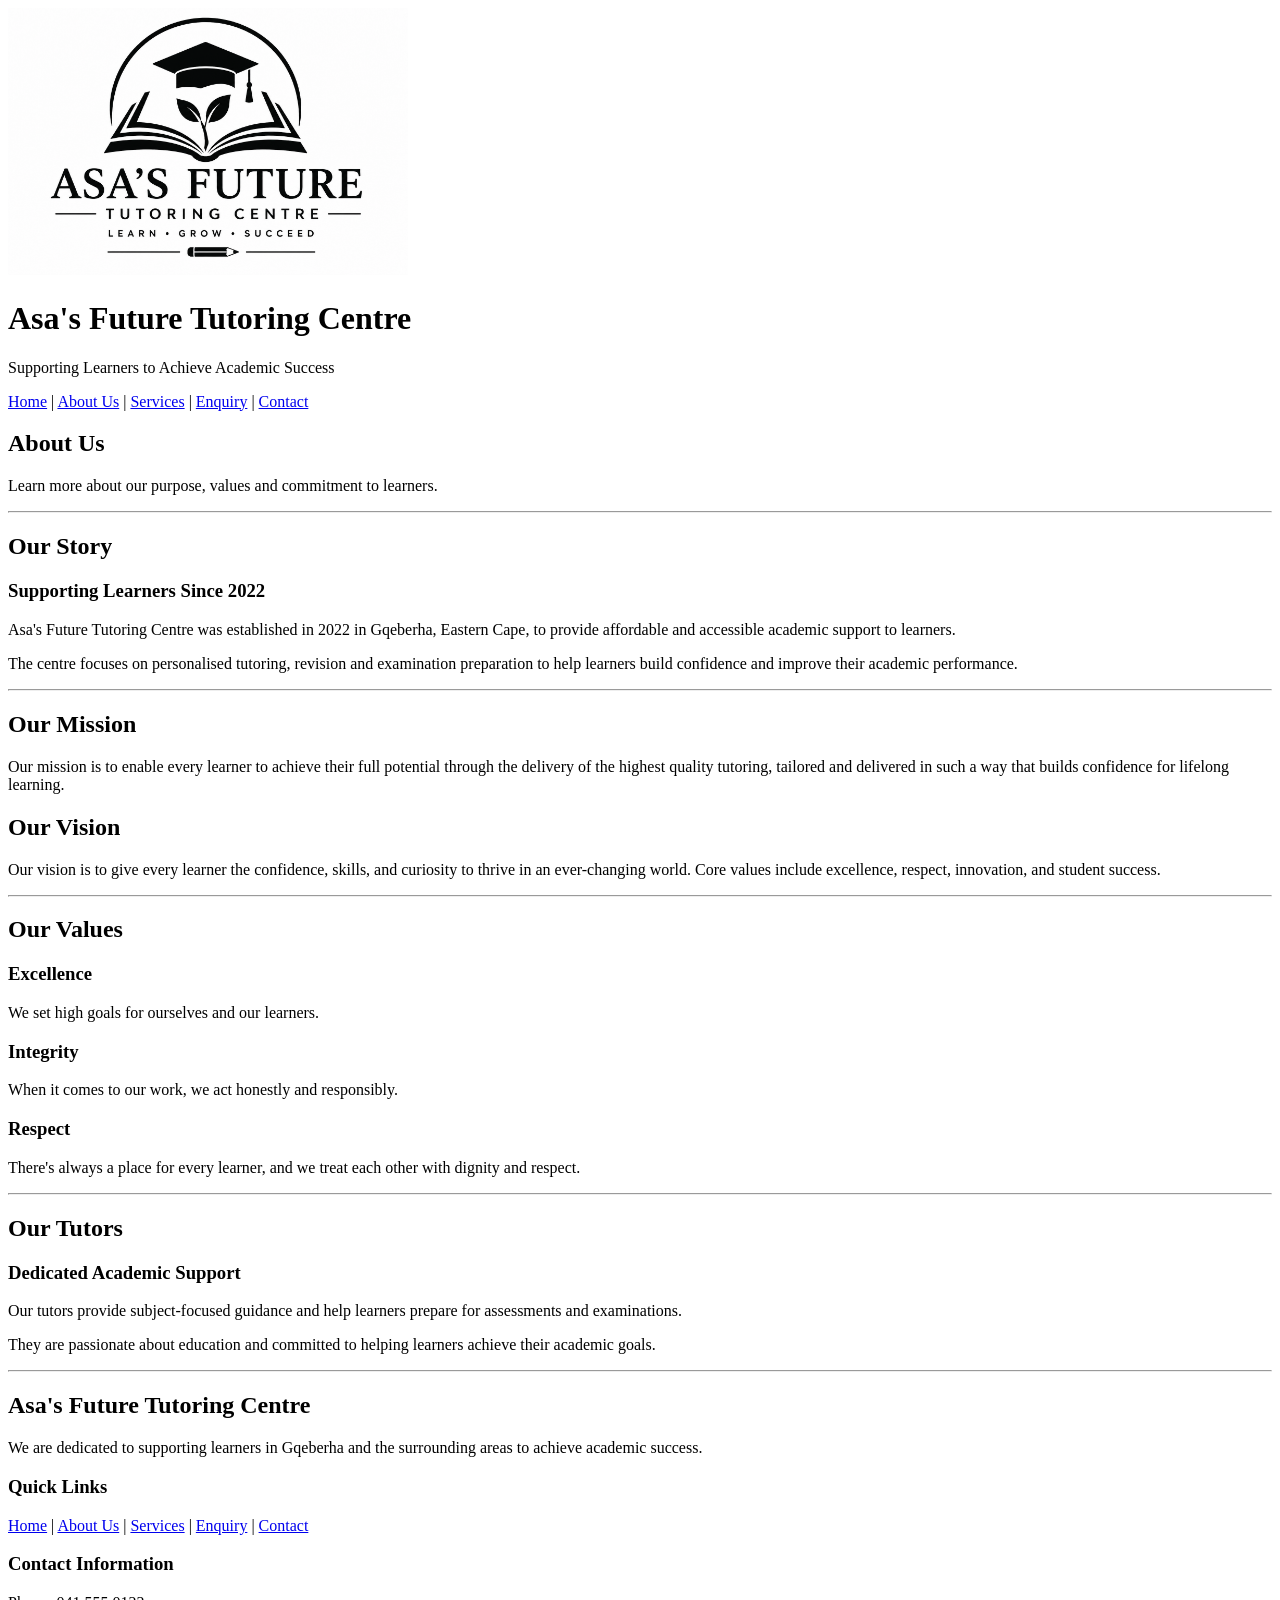
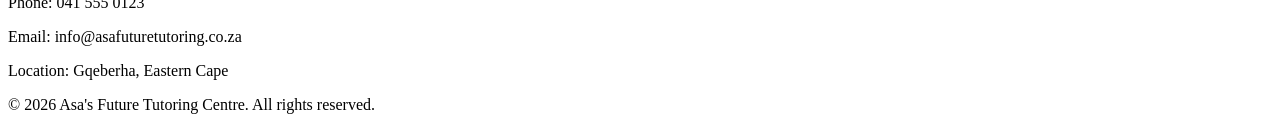
==== pages/about.html @ d802c537 "Fixed file paths" ====
<!DOCTYPE html>
<html lang="en">

<head>
    <meta charset="UTF-8">
    <meta name="viewport" content="width=device-width, initial-scale=1.0">
    <meta name="description" content="About Asa's Future Tutoring Centre">
    <title>About Us | Asa's Future Tutoring Centre</title>
</head>

<body>

    <header>
<!--   -->

    <img src="../assets/assets/asa-future-tutoring-logo.png"
         alt="Asa's Future Tutoring Centre logo"
         width="400">

    <h1>Asa's Future Tutoring Centre</h1>

    <p>Supporting Learners to Achieve Academic Success</p>

    <nav>
        <a href="../index.html">Home</a> |
        <a href="./about.html">About Us</a> |
        <a href="./services.html">Services</a> |
        <a href="./enquiry.html">Enquiry</a> |
        <a href="./contact.html">Contact</a>
    </nav>

    </header>

    <main>

        <section>
            <h2>About Us</h2>

            <p>
                Learn more about our purpose, values and commitment to learners.
            </p>
        </section>

        <hr>

        <section>
            <h2>Our Story</h2>

            <h3>Supporting Learners Since 2022</h3>

            <p>
                Asa's Future Tutoring Centre was established in 2022 in
                Gqeberha, Eastern Cape, to provide affordable and accessible
                academic support to learners.
            </p>

            <p>
                The centre focuses on personalised tutoring, revision and
                examination preparation to help learners build confidence
                and improve their academic performance.
            </p>
        </section>

        <hr>

        <section>
            <h2>Our Mission</h2>

            <p>
                Our mission is to enable every learner to achieve their full
                potential through the delivery of the highest quality tutoring,
                tailored and delivered in such a way that builds confidence
                for lifelong learning.
            </p>

            <h2>Our Vision</h2>

            <p>
                Our vision is to give every learner the confidence, skills,
                and curiosity to thrive in an ever-changing world.
                Core values include excellence, respect, innovation,
                and student success.
            </p>
        </section>

        <hr>

        <section>
            <h2>Our Values</h2>

            <h3>Excellence</h3>

            <p>
                We set high goals for ourselves and our learners.
            </p>

            <h3>Integrity</h3>

            <p>
                When it comes to our work, we act honestly and responsibly.
            </p>

            <h3>Respect</h3>

            <p>
                There's always a place for every learner, and we treat each
                other with dignity and respect.
            </p>
        </section>

        <hr>

        <section>
            <h2>Our Tutors</h2>

            <h3>Dedicated Academic Support</h3>

            <p>
                Our tutors provide subject-focused guidance and help learners
                prepare for assessments and examinations.
            </p>

            <p>
                They are passionate about education and committed to helping
                learners achieve their academic goals.
            </p>
        </section>

    </main>

    <hr>

    <footer>

        <h2>Asa's Future Tutoring Centre</h2>

        <p>
            We are dedicated to supporting learners in Gqeberha and the
            surrounding areas to achieve academic success.
        </p>

        <h3>Quick Links</h3>

        <a href="../index.html">Home</a> |
        <a href="./about.html">About Us</a> |
        <a href="./services.html">Services</a> |
        <a href="./enquiry.html">Enquiry</a> |
        <a href="./contact.html">Contact</a>

        <h3>Contact Information</h3>

        <p>Phone: 041 555 0123</p>
        <p>Email: info@asafuturetutoring.co.za</p>
        <p>Location: Gqeberha, Eastern Cape</p>

        <p>
            &copy; 2026 Asa's Future Tutoring Centre.
            All rights reserved.
        </p>

    </footer>

</body>

</html>
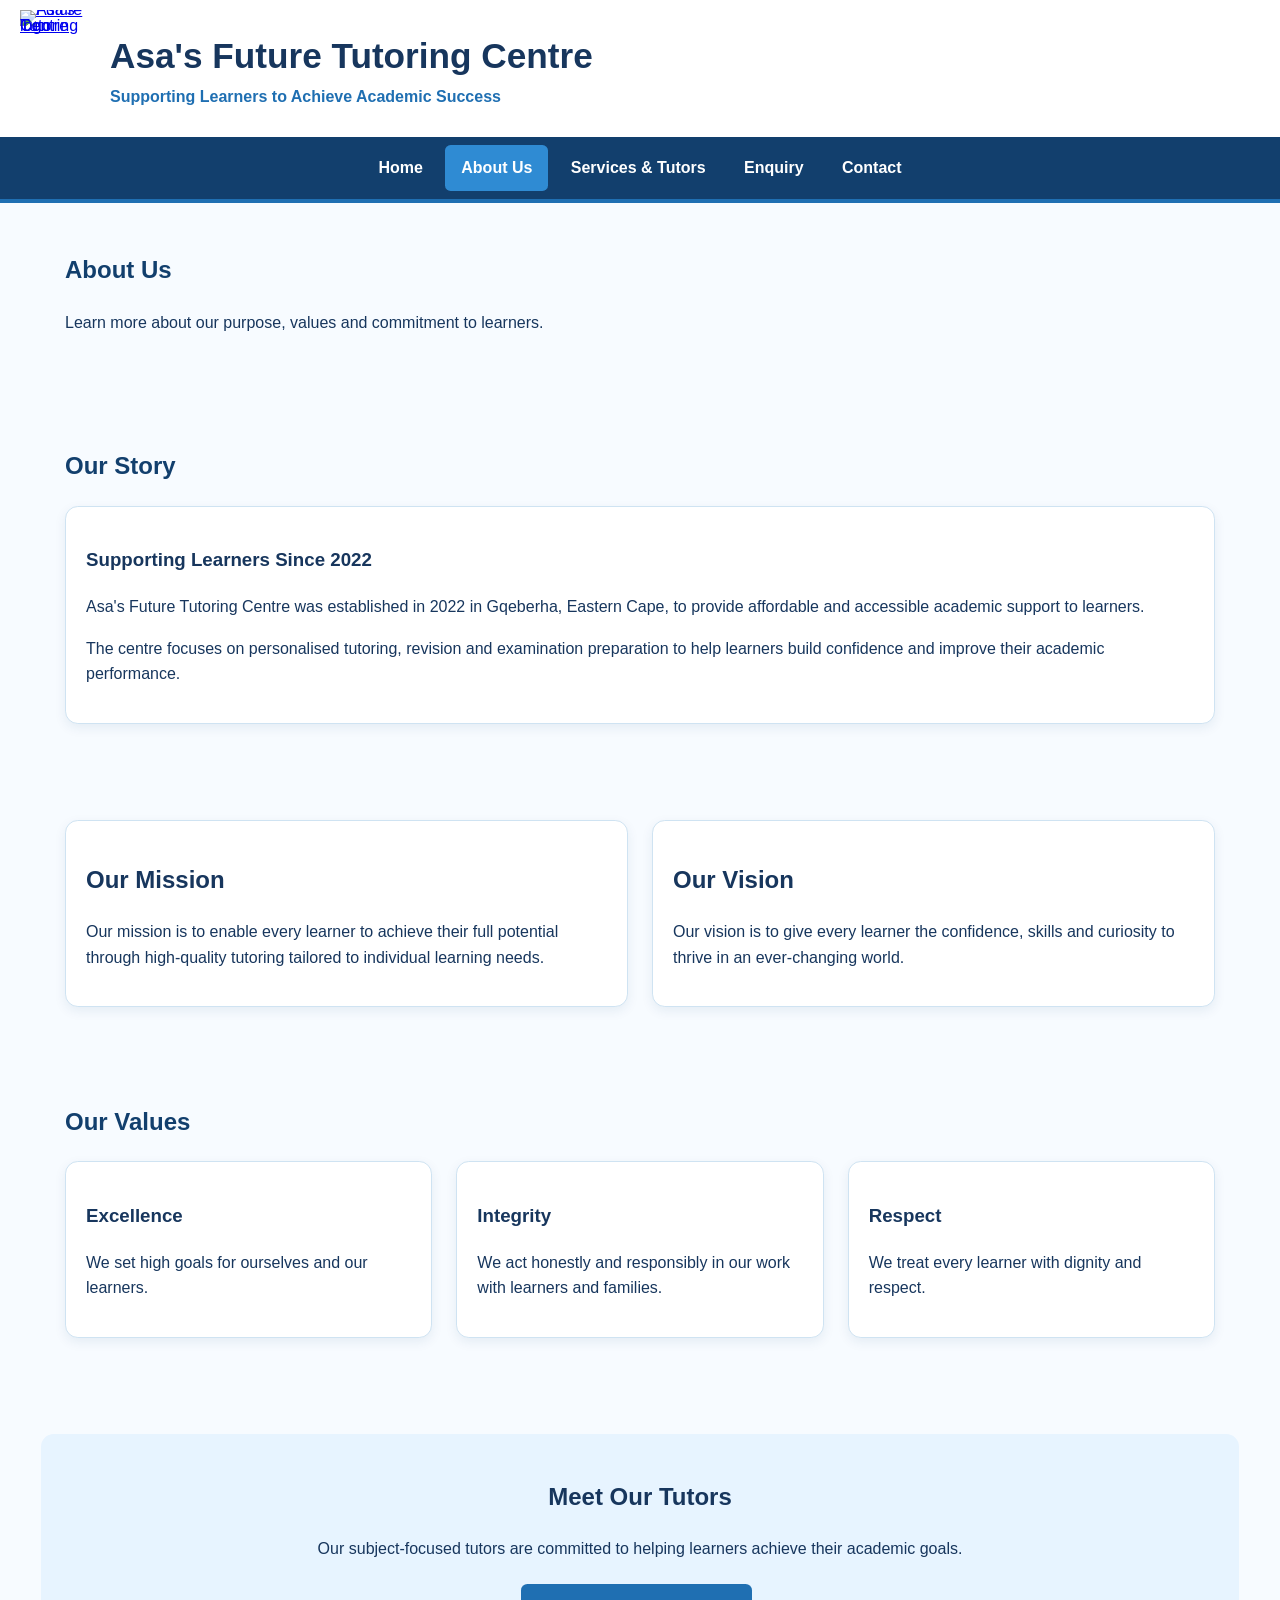
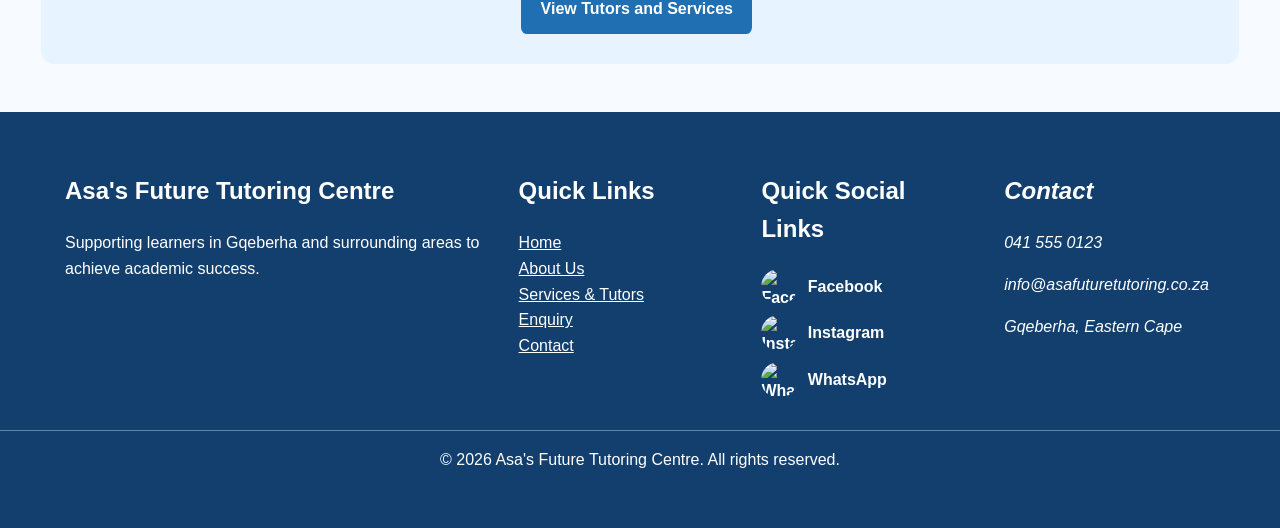
==== commit d357b193: "Updated about.html page" ====
--- a/pages/about.html
+++ b/pages/about.html
@@ -1,165 +1,174 @@
+<!-- HTML5 document declaration tells the browser which HTML standard is being used. -->
 <!DOCTYPE html>
+<!-- The html element contains the complete webpage and declares English as the page language. -->
 <html lang="en">
-
+<!-- The head contains page settings, metadata and the link to the shared CSS file. -->
 <head>
+    <!-- Define the document character set. -->
     <meta charset="UTF-8">
+    <!-- Make the layout responsive on phones and tablets. -->
     <meta name="viewport" content="width=device-width, initial-scale=1.0">
-    <meta name="description" content="About Asa's Future Tutoring Centre">
+    <!-- Describe the purpose of the page. -->
+    <meta name="description" content="Learn about Asa's Future Tutoring Centre, its mission, vision, values and tutors.">
+    <!-- Set the browser tab title. -->
     <title>About Us | Asa's Future Tutoring Centre</title>
+    <!-- Link this page to the shared external CSS stylesheet. -->
+    <link rel="stylesheet" href="../css/style.css">
+    <!-- End of the page metadata and stylesheet section. -->
 </head>
-
+<!-- The body contains all visible content displayed to website visitors. -->
 <body>
-
-    <header>
-<!--   -->
-
-    <img src="../assets/assets/asa-future-tutoring-logo.png"
-         alt="Asa's Future Tutoring Centre logo"
-         width="400">
-
-    <h1>Asa's Future Tutoring Centre</h1>
-
-    <p>Supporting Learners to Achieve Academic Success</p>
-
-    <nav>
-        <a href="../index.html">Home</a> |
-        <a href="./about.html">About Us</a> |
-        <a href="./services.html">Services</a> |
-        <a href="./enquiry.html">Enquiry</a> |
-        <a href="./contact.html">Contact</a>
-    </nav>
-
+    <!-- The header contains branding and site-wide navigation. -->
+    <header class="site-header">
+        <div class="container header-inner">
+            <!-- The logo is positioned in the top corner of the header and links back to Home. -->
+            <div class="branding">
+                <a class="corner-logo-link" href="../index.html" aria-label="Asa's Future Tutoring Centre Home">
+                    <img class="site-logo" src="../assets/asa-future-tutoring-logo.png" alt="Asa's Future Tutoring Centre logo">
+                </a>
+                <h1>Asa's Future Tutoring Centre</h1>
+                <p>Supporting Learners to Achieve Academic Success</p>
+            </div>
+        </div>
+        <!-- The navigation links to the main website sections. -->
+        <nav class="site-nav" aria-label="Main navigation">
+            <!-- The hidden checkbox controls the mobile hamburger menu without requiring JavaScript. -->
+            <input type="checkbox" id="menu-toggle" class="menu-toggle" aria-label="Open or close navigation menu">
+            <!-- The label becomes the three-line hamburger button on smaller screens. -->
+            <label for="menu-toggle" class="hamburger" aria-label="Toggle navigation menu">
+                <span></span>
+                <span></span>
+                <span></span>
+            </label>
+            <!-- The navigation list remains visible on larger screens and opens from the hamburger on mobile. -->
+            <div class="container nav-container">
+                <ul>
+                    <li><a href="../index.html">Home</a></li>
+                    <li><a href="about.html" aria-current="page">About Us</a></li>
+                    <li><a href="services.html">Services &amp; Tutors</a></li>
+                    <li><a href="enquiry.html">Enquiry</a></li>
+                    <li><a href="contact.html">Contact</a></li>
+                </ul>
+            </div>
+        <!-- On small screens, the hamburger control above shows or hides this navigation list. -->
+        </nav>
     </header>
 
+    <!-- The main element contains the unique information about the organisation. -->
     <main>
-
-        <section>
-            <h2>About Us</h2>
-
-            <p>
-                Learn more about our purpose, values and commitment to learners.
-            </p>
+        <!-- The introductory section establishes the page topic. -->
+        <section class="section">
+            <div class="container">
+                <h2 class="section-heading">About Us</h2>
+                <p>Learn more about our purpose, values and commitment to learners.</p>
+            </div>
         </section>
 
-        <hr>
-
-        <section>
-            <h2>Our Story</h2>
-
-            <h3>Supporting Learners Since 2022</h3>
-
-            <p>
-                Asa's Future Tutoring Centre was established in 2022 in
-                Gqeberha, Eastern Cape, to provide affordable and accessible
-                academic support to learners.
-            </p>
-
-            <p>
-                The centre focuses on personalised tutoring, revision and
-                examination preparation to help learners build confidence
-                and improve their academic performance.
-            </p>
+        <!-- The story section explains the background of the fictional organisation. -->
+        <section class="section">
+            <div class="container">
+                <h2 class="section-heading">Our Story</h2>
+                <!-- This article represents a self-contained item of information within the current section. -->
+                <article class="info-card">
+                    <h3>Supporting Learners Since 2022</h3>
+                    <p>Asa's Future Tutoring Centre was established in 2022 in Gqeberha, Eastern Cape, to provide affordable and accessible academic support to learners.</p>
+                    <p>The centre focuses on personalised tutoring, revision and examination preparation to help learners build confidence and improve their academic performance.</p>
+                </article>
+            </div>
         </section>
 
-        <hr>
-
-        <section>
-            <h2>Our Mission</h2>
-
-            <p>
-                Our mission is to enable every learner to achieve their full
-                potential through the delivery of the highest quality tutoring,
-                tailored and delivered in such a way that builds confidence
-                for lifelong learning.
-            </p>
-
-            <h2>Our Vision</h2>
-
-            <p>
-                Our vision is to give every learner the confidence, skills,
-                and curiosity to thrive in an ever-changing world.
-                Core values include excellence, respect, innovation,
-                and student success.
-            </p>
+        <!-- Mission and vision are grouped as related organisational statements. -->
+        <section class="section">
+            <div class="container info-grid">
+                <!-- This article represents a self-contained item of information within the current section. -->
+                <article class="info-card">
+                    <h2>Our Mission</h2>
+                    <p>Our mission is to enable every learner to achieve their full potential through high-quality tutoring tailored to individual learning needs.</p>
+                </article>
+                <!-- This article represents a self-contained item of information within the current section. -->
+                <article class="info-card">
+                    <h2>Our Vision</h2>
+                    <p>Our vision is to give every learner the confidence, skills and curiosity to thrive in an ever-changing world.</p>
+                </article>
+            </div>
         </section>
 
-        <hr>
-
-        <section>
-            <h2>Our Values</h2>
-
-            <h3>Excellence</h3>
-
-            <p>
-                We set high goals for ourselves and our learners.
-            </p>
-
-            <h3>Integrity</h3>
-
-            <p>
-                When it comes to our work, we act honestly and responsibly.
-            </p>
-
-            <h3>Respect</h3>
-
-            <p>
-                There's always a place for every learner, and we treat each
-                other with dignity and respect.
-            </p>
+        <!-- The values section uses articles so each value is a self-contained topic. -->
+        <section class="section">
+            <div class="container">
+                <h2 class="section-heading">Our Values</h2>
+                <div class="card-grid">
+                    <!-- This article represents a self-contained item of information within the current section. -->
+                    <article class="card"><h3>Excellence</h3><p>We set high goals for ourselves and our learners.</p></article>
+                    <!-- This article represents a self-contained item of information within the current section. -->
+                    <article class="card"><h3>Integrity</h3><p>We act honestly and responsibly in our work with learners and families.</p></article>
+                    <!-- This article represents a self-contained item of information within the current section. -->
+                    <article class="card"><h3>Respect</h3><p>We treat every learner with dignity and respect.</p></article>
+                </div>
+            </div>
         </section>
 
-        <hr>
-
-        <section>
-            <h2>Our Tutors</h2>
-
-            <h3>Dedicated Academic Support</h3>
-
-            <p>
-                Our tutors provide subject-focused guidance and help learners
-                prepare for assessments and examinations.
-            </p>
-
-            <p>
-                They are passionate about education and committed to helping
-                learners achieve their academic goals.
-            </p>
+        <!-- This section introduces the tutors and directs visitors to their detailed profiles. -->
+        <section class="section">
+            <div class="container cta-strip">
+                <h2>Meet Our Tutors</h2>
+                <p>Our subject-focused tutors are committed to helping learners achieve their academic goals.</p>
+                <a class="button" href="services.html">View Tutors and Services</a>
+            </div>
         </section>
-
     </main>
 
-    <hr>
-
-    <footer>
-
-        <h2>Asa's Future Tutoring Centre</h2>
-
-        <p>
-            We are dedicated to supporting learners in Gqeberha and the
-            surrounding areas to achieve academic success.
-        </p>
-
-        <h3>Quick Links</h3>
-
-        <a href="../index.html">Home</a> |
-        <a href="./about.html">About Us</a> |
-        <a href="./services.html">Services</a> |
-        <a href="./enquiry.html">Enquiry</a> |
-        <a href="./contact.html">Contact</a>
-
-        <h3>Contact Information</h3>
-
-        <p>Phone: 041 555 0123</p>
-        <p>Email: info@asafuturetutoring.co.za</p>
-        <p>Location: Gqeberha, Eastern Cape</p>
-
-        <p>
-            &copy; 2026 Asa's Future Tutoring Centre.
-            All rights reserved.
-        </p>
-
+    <!-- The footer repeats useful links and contact details. -->
+    <footer class="site-footer">
+        <div class="container footer-grid">
+            <!-- This section groups related content into a meaningful semantic part of the page. -->
+            <section>
+                <h2>Asa's Future Tutoring Centre</h2>
+                <p>Supporting learners in Gqeberha and surrounding areas to achieve academic success.</p>
+            </section>
+            <!-- This nav element provides a group of navigation links for moving around the website. -->
+            <nav aria-label="Footer navigation">
+                <h2>Quick Links</h2>
+                <ul>
+                    <li><a href="../index.html">Home</a></li>
+                    <li><a href="about.html">About Us</a></li>
+                    <li><a href="services.html">Services &amp; Tutors</a></li>
+                    <li><a href="enquiry.html">Enquiry</a></li>
+                    <li><a href="contact.html">Contact</a></li>
+                </ul>
+            </nav>
+            <!-- Quick social media links make the centre's online platforms easy to access from every page. -->
+            <section class="footer-social">
+                <h2>Quick Social Links</h2>
+                <div class="footer-social-links">
+                    <!-- Facebook link opens the official Facebook website in a new tab. -->
+                    <a href="https://www.facebook.com/" target="_blank" rel="noopener" aria-label="Visit Facebook">
+                        <img src="../assets/facebook.jpg" alt="Facebook logo">
+                        <span>Facebook</span>
+                    </a>
+                    <!-- Instagram link opens the official Instagram website in a new tab. -->
+                    <a href="https://www.instagram.com/" target="_blank" rel="noopener" aria-label="Visit Instagram">
+                        <img src="../assets/instagram.jpg" alt="Instagram logo">
+                        <span>Instagram</span>
+                    </a>
+                    <!-- WhatsApp link opens the official WhatsApp website in a new tab. -->
+                    <a href="https://www.whatsapp.com/" target="_blank" rel="noopener" aria-label="Visit WhatsApp">
+                        <img src="../assets/whatsapp.jpg" alt="WhatsApp logo">
+                        <span>WhatsApp</span>
+                    </a>
+                </div>
+            </section>
+            <!-- The address element presents the centre contact information as semantic contact details. -->
+            <address>
+                <h2>Contact</h2>
+                <p>041 555 0123</p>
+                <p>info@asafuturetutoring.co.za</p>
+                <p>Gqeberha, Eastern Cape</p>
+            </address>
+        </div>
+        <p class="copyright">&copy; 2026 Asa's Future Tutoring Centre. All rights reserved.</p>
     </footer>
-
+    <!-- End of all visible webpage content. -->
 </body>
-
-</html>+<!-- End of the complete HTML document. -->
+</html>
--- a/css/style.css
+++ b/css/style.css
@@ -0,0 +1,560 @@
+Css
+/* ==========================================================
+   ASA'S FUTURE TUTORING CENTRE - EXTERNAL STYLE SHEET
+   Part 2: CSS styling, layout and responsive design.
+   Comments explain the purpose of the main styling sections.
+   ========================================================== */
+
+/* Use a predictable box model so padding and borders are included in element widths. */
+* {
+    box-sizing: border-box;
+}
+
+/* Remove the browser's default body margin and set the main typography. */
+body {
+    margin: 0;
+    font-family: Arial, Helvetica, sans-serif;
+    line-height: 1.6;
+    color: #17365d;
+    background: #f7fbff;
+}
+
+/* Keep images responsive so they never overflow their containers. */
+img {
+    max-width: 100%;
+    height: auto;
+}
+
+/* Create a reusable centered content area for all major page sections. */
+.container {
+    width: min(92%, 1150px);
+    margin: 0 auto;
+}
+
+/* Style the site header and make the logo and centre name easy to recognise. */
+.site-header {
+    background: #ffffff;
+    border-bottom: 4px solid #1f6fb2;
+}
+
+/* Arrange the header branding using Flexbox. */
+.header-inner {
+    position: relative;
+    display: flex;
+    align-items: center;
+    justify-content: space-between;
+    gap: 2rem;
+    min-height: 105px;
+    padding: 1rem 0 1rem 90px;
+}
+
+/* Position the website logo neatly in the top-left corner of the header. */
+.corner-logo-link {
+    position: absolute;
+    top: 10px;
+    left: 0;
+    display: block;
+    line-height: 0;
+    border-radius: 0.5rem;
+}
+
+/* Keep the corner logo compact so it works as a site identity icon. */
+.site-logo {
+    display: block;
+    width: 72px;
+    height: 72px;
+    object-fit: contain;
+}
+
+/* Show a clear keyboard focus state around the logo link. */
+.corner-logo-link:focus {
+    outline: 3px solid #2f8bd3;
+    outline-offset: 3px;
+}
+
+/* Remove excessive default heading margins in the branding area. */
+.branding h1,
+.branding p {
+    margin: 0;
+}
+
+/* Make the organisation name prominent. */
+.branding h1 {
+    font-size: clamp(1.5rem, 3vw, 2.2rem);
+}
+
+/* Style the organisation tagline. */
+.branding p {
+    color: #1f6fb2;
+    font-weight: 700;
+}
+
+/* ==========================================================
+   RESPONSIVE HAMBURGER NAVIGATION
+   The checkbox + label approach keeps the mobile menu usable
+   without JavaScript while the full navigation remains visible
+   on laptops and larger screens.
+   ========================================================== */
+
+/* Hide the menu control on larger screens because the full navigation is already visible. */
+.menu-toggle,
+.hamburger {
+    display: none;
+}
+
+/* Keep the navigation container ready for the responsive menu. */
+.nav-container {
+    position: relative;
+}
+
+/* Give the navigation a strong visual identity. */
+.site-nav {
+    background: #123f6d;
+}
+
+/* Use Flexbox to display navigation links horizontally on larger screens. */
+.site-nav ul {
+    display: flex;
+    justify-content: center;
+    flex-wrap: wrap;
+    gap: 0.4rem;
+    list-style: none;
+    margin: 0;
+    padding: 0.5rem 0;
+}
+
+/* Style each navigation link as a clear clickable control. */
+.site-nav a {
+    display: block;
+    padding: 0.65rem 1rem;
+    color: #ffffff;
+    text-decoration: none;
+    font-weight: 700;
+    border-radius: 0.35rem;
+}
+
+/* Provide hover and keyboard focus feedback for accessibility. */
+.site-nav a:hover,
+.site-nav a:focus {
+    background: #2f8bd3;
+    outline: none;
+}
+
+/* Highlight the current page in the navigation. */
+.site-nav a[aria-current="page"] {
+    background: #2f8bd3;
+}
+
+/* Create a spacious hero area for important introductory content. */
+.hero {
+    padding: 4rem 0;
+    background: linear-gradient(135deg, #e7f4ff, #ffffff);
+}
+
+/* Make hero headings responsive without needing many media queries. */
+.hero h2 {
+    font-size: clamp(2rem, 5vw, 3.5rem);
+    margin: 0 0 0.75rem;
+}
+
+/* Style the slogan used in the hero section. */
+.slogan {
+    font-weight: 800;
+    letter-spacing: 0.12em;
+    color: #1f6fb2;
+}
+
+/* Reusable button styling for calls to action. */
+.button {
+    display: inline-block;
+    padding: 0.75rem 1.2rem;
+    background: #1f6fb2;
+    color: #ffffff;
+    text-decoration: none;
+    border-radius: 0.4rem;
+    font-weight: 700;
+    margin: 0.4rem 0.4rem 0.4rem 0;
+}
+
+/* Give buttons a visible hover/focus state. */
+.button:hover,
+.button:focus {
+    background: #123f6d;
+    outline: 3px solid #9ed4f5;
+}
+
+/* Add consistent vertical spacing to main content sections. */
+.section {
+    padding: 3rem 0;
+}
+
+/* Use a subtle heading style to separate page sections. */
+.section-heading {
+    margin-top: 0;
+    color: #123f6d;
+}
+
+/* Create responsive card grids using CSS Grid. */
+.card-grid {
+    display: grid;
+    grid-template-columns: repeat(3, minmax(0, 1fr));
+    gap: 1.5rem;
+}
+
+/* Make a four-column tutor grid where the screen is wide enough. */
+.tutor-grid {
+    display: grid;
+    grid-template-columns: repeat(4, minmax(0, 1fr));
+    gap: 1.25rem;
+}
+
+/* Give service and tutor cards a consistent visual treatment. */
+.card,
+.tutor-card,
+.info-card {
+    background: #ffffff;
+    border: 1px solid #cfe3f2;
+    border-radius: 0.8rem;
+    padding: 1.25rem;
+    box-shadow: 0 4px 12px rgba(18, 63, 109, 0.08);
+}
+
+/* Keep tutor portraits the same visual height and crop them neatly. */
+.tutor-card img {
+    width: 100%;
+    height: 220px;
+    object-fit: cover;
+    border-radius: 0.6rem;
+}
+
+/* Style the tutor subject label. */
+.tutor-subject {
+    color: #1f6fb2;
+    font-weight: 800;
+}
+
+/* Add a soft highlight to the tutor quote. */
+.tutor-quote {
+    background: #eef8ff;
+    padding: 0.8rem;
+    border-left: 4px solid #2f8bd3;
+    font-style: italic;
+}
+
+/* Keep figure captions readable and compact. */
+figcaption {
+    margin-top: 0.5rem;
+    font-weight: 700;
+}
+
+/* Improve the appearance of lists used for values and sitemap items. */
+ul,
+ol {
+    padding-left: 1.4rem;
+}
+
+/* Use CSS Grid for the contact and information layouts. */
+.info-grid {
+    display: grid;
+    grid-template-columns: repeat(2, minmax(0, 1fr));
+    gap: 1.5rem;
+}
+
+/* Style forms so labels and fields are easy to read. */
+form {
+    background: #ffffff;
+    padding: 1.5rem;
+    border: 1px solid #cfe3f2;
+    border-radius: 0.8rem;
+}
+
+/* Give fieldsets a clear grouping boundary. */
+fieldset {
+    border: 1px solid #cfe3f2;
+    border-radius: 0.6rem;
+    margin-bottom: 1.25rem;
+    padding: 1rem;
+}
+
+/* Make the group title visually clear. */
+legend {
+    padding: 0 0.5rem;
+    font-weight: 800;
+    color: #123f6d;
+}
+
+/* Stack labels and controls cleanly. */
+.form-group {
+    margin-bottom: 1rem;
+}
+
+/* Keep labels visually connected to their form controls. */
+label {
+    display: block;
+    margin-bottom: 0.3rem;
+    font-weight: 700;
+}
+
+/* Style text fields, selections and text areas consistently. */
+input,
+select,
+textarea {
+    width: 100%;
+    padding: 0.7rem;
+    border: 1px solid #9ebbd1;
+    border-radius: 0.4rem;
+    font: inherit;
+}
+
+/* Allow users to resize only text areas vertically. */
+textarea {
+    resize: vertical;
+}
+
+/* Make the submit button consistent with the site's other calls to action. */
+button {
+    border: 0;
+    cursor: pointer;
+}
+
+/* Ensure embedded maps do not exceed the content width. */
+.map-frame {
+    width: 100%;
+    min-height: 380px;
+    border: 0;
+    border-radius: 0.6rem;
+}
+
+/* Arrange social links neatly in a flexible row. */
+.social-links {
+    display: flex;
+    flex-wrap: wrap;
+    gap: 1rem;
+    align-items: center;
+}
+
+/* Keep social media logos compact. */
+.social-links img {
+    width: 40px;
+    height: 40px;
+    object-fit: cover;
+    border-radius: 50%;
+    vertical-align: middle;
+}
+
+/* Highlight the tutor call-to-action strip. */
+.cta-strip {
+    background: #e7f4ff;
+    padding: 1.5rem;
+    border-radius: 0.8rem;
+    text-align: center;
+}
+
+/* Style the site footer with a contrasting background. */
+
+/* Remove default list styling from footer navigation. */
+.site-footer ul {
+    list-style: none;
+    margin: 0;
+    padding: 0;
+}
+
+/* Style quick social links so each platform is easy to identify and click. */
+.footer-social-links {
+    display: flex;
+    flex-direction: column;
+    gap: 0.65rem;
+}
+
+.footer-social-links a {
+    display: inline-flex;
+    align-items: center;
+    gap: 0.65rem;
+    color: #ffffff;
+    text-decoration: none;
+    font-weight: 700;
+}
+
+.footer-social-links img {
+    width: 36px;
+    height: 36px;
+    object-fit: cover;
+    border-radius: 50%;
+}
+
+.footer-social-links a:hover,
+.footer-social-links a:focus {
+    text-decoration: underline;
+    outline: 2px solid #9ed4f5;
+    outline-offset: 3px;
+}
+
+.site-footer {
+    background: #123f6d;
+    color: #ffffff;
+    padding: 2.5rem 0;
+}
+
+/* Use a four-column footer grid for organisation, navigation, contact and social links. */
+.footer-grid {
+    display: grid;
+    grid-template-columns: 2fr 1fr 1fr 1fr;
+    gap: 2rem;
+}
+
+/* Keep footer links readable against the dark background. */
+.site-footer a {
+    color: #ffffff;
+}
+
+/* Make the copyright line visually distinct. */
+.copyright {
+    margin-top: 2rem;
+    padding-top: 1rem;
+    border-top: 1px solid rgba(255, 255, 255, 0.35);
+    text-align: center;
+}
+
+/* ==========================================================
+   RESPONSIVE BREAKPOINT 1: TABLETS / SMALL LAPTOPS
+   The multi-column grids collapse to fewer columns here.
+   ========================================================== */
+@media (max-width: 950px) {
+    .tutor-grid {
+        grid-template-columns: repeat(2, minmax(0, 1fr));
+    }
+
+    .card-grid {
+        grid-template-columns: repeat(2, minmax(0, 1fr));
+    }
+
+    .header-inner {
+        align-items: flex-start;
+        flex-direction: column;
+    }
+
+    .footer-grid {
+        grid-template-columns: 1fr 1fr;
+    }
+}
+
+/* ==========================================================
+   RESPONSIVE BREAKPOINT 2: MOBILE DEVICES
+   The layout becomes one column and navigation becomes vertical.
+   ========================================================== */
+@media (max-width: 650px) {
+    .container {
+        width: min(94%, 1150px);
+    }
+
+    /* Keep the corner logo visible and give the branding room beside it on small screens. */
+    .header-inner {
+        min-height: 100px;
+        padding-left: 82px;
+    }
+
+    .site-logo {
+        width: 64px;
+        height: 64px;
+    }
+
+    .corner-logo-link {
+        top: 8px;
+    }
+
+    .site-nav ul {
+        flex-direction: column;
+    }
+
+    .site-nav a {
+        text-align: center;
+    }
+
+    .tutor-grid,
+    .card-grid,
+    .info-grid,
+    .footer-grid {
+        grid-template-columns: 1fr;
+    }
+
+    .hero {
+        padding: 2.5rem 0;
+    }
+
+    .section {
+        padding: 2rem 0;
+    }
+}
+
+/* Mobile navigation breakpoint: phones and narrow tablet screens use a hamburger menu. */
+@media (max-width: 700px) {
+    /* Show the hamburger button only on smaller screens. */
+    .hamburger {
+        display: flex;
+        width: 46px;
+        height: 42px;
+        margin: 0.5rem auto;
+        padding: 0.55rem;
+        flex-direction: column;
+        justify-content: center;
+        gap: 5px;
+        cursor: pointer;
+        border: 2px solid #ffffff;
+        border-radius: 0.4rem;
+        background: #123f6d;
+    }
+
+    /* Draw the three lines that visually identify the hamburger button. */
+    .hamburger span {
+        display: block;
+        width: 100%;
+        height: 3px;
+        background: #ffffff;
+        border-radius: 2px;
+    }
+
+    /* Make the hamburger keyboard focus visible. */
+    .hamburger:focus-within {
+        outline: 3px solid #9ed4f5;
+        outline-offset: 2px;
+    }
+
+    /* Hide the navigation links until the visitor opens the hamburger menu. */
+    .site-nav ul {
+        display: none;
+        flex-direction: column;
+        align-items: stretch;
+        gap: 0.2rem;
+        padding: 0.5rem 0 0.8rem;
+    }
+
+    /* Show the navigation links when the hidden checkbox is selected. */
+    .menu-toggle:checked + .hamburger + .nav-container ul {
+        display: flex;
+    }
+
+    /* Give mobile navigation links comfortable touch targets. */
+    .site-nav a {
+        width: 100%;
+        text-align: center;
+        padding: 0.8rem 1rem;
+    }
+
+    /* Make the header logo and text fit comfortably on narrow screens. */
+    .header-inner {
+        min-height: 95px;
+        padding-left: 78px;
+    }
+
+    .site-logo {
+        width: 62px;
+        height: 62px;
+    }
+
+    /* Stack content grids so cards remain readable on phones. */
+    .card-grid,
+    .tutor-grid,
+    .info-grid {
+        grid-template-columns: 1fr;
+    }
+}
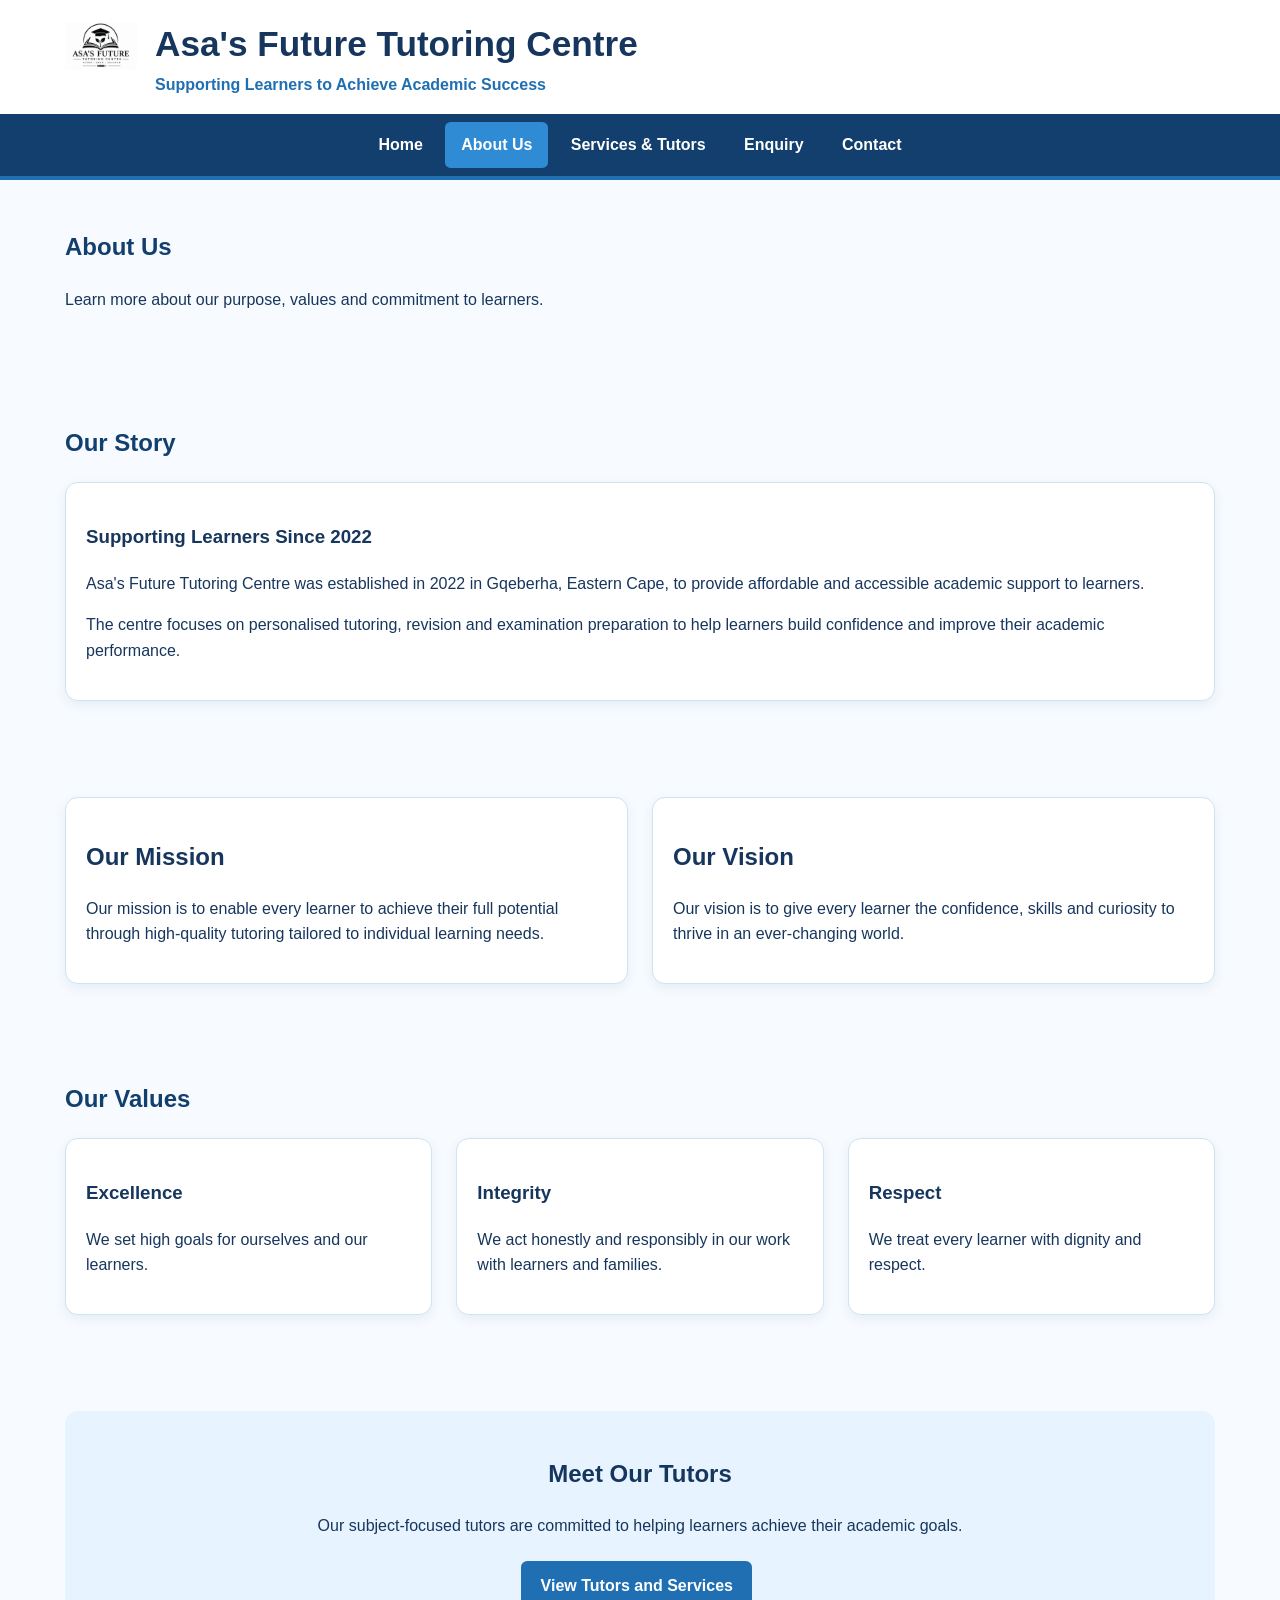
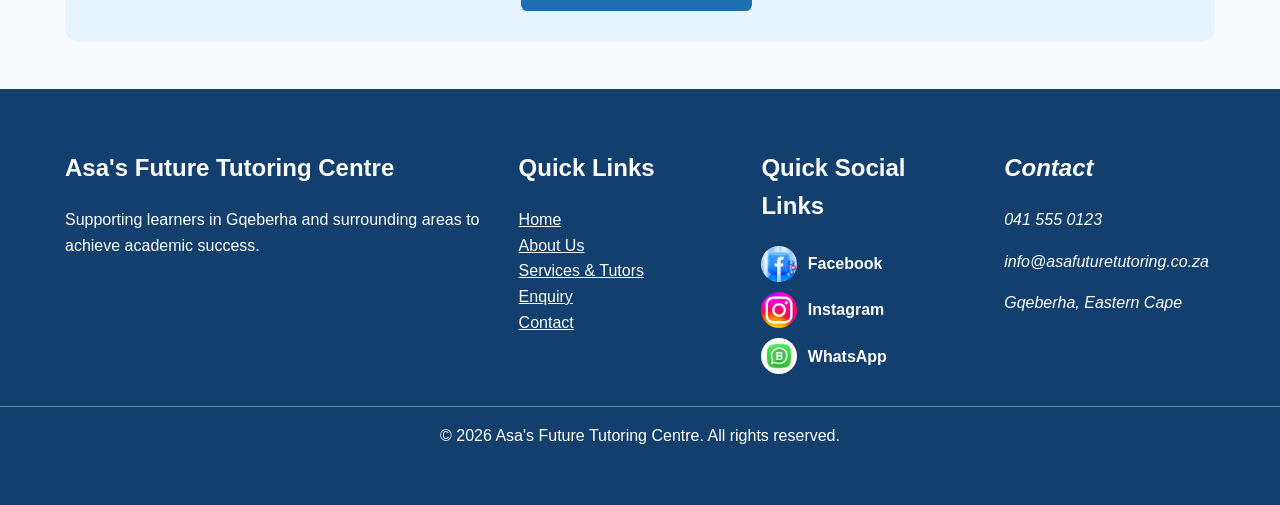
==== commit 8a68419e: "fixed the errors" ====
--- a/pages/about.html
+++ b/pages/about.html
@@ -24,7 +24,7 @@
             <!-- The logo is positioned in the top corner of the header and links back to Home. -->
             <div class="branding">
                 <a class="corner-logo-link" href="../index.html" aria-label="Asa's Future Tutoring Centre Home">
-                    <img class="site-logo" src="../assets/asa-future-tutoring-logo.png" alt="Asa's Future Tutoring Centre logo">
+                    <img class="site-logo" src="../assets/assets/asa-future-tutoring-logo.png" alt="Asa's Future Tutoring Centre logo">
                 </a>
                 <h1>Asa's Future Tutoring Centre</h1>
                 <p>Supporting Learners to Achieve Academic Success</p>
@@ -143,17 +143,17 @@
                 <div class="footer-social-links">
                     <!-- Facebook link opens the official Facebook website in a new tab. -->
                     <a href="https://www.facebook.com/" target="_blank" rel="noopener" aria-label="Visit Facebook">
-                        <img src="../assets/facebook.jpg" alt="Facebook logo">
+                        <img src="../assets/assets/facebook.jpg" alt="Facebook logo">
                         <span>Facebook</span>
                     </a>
                     <!-- Instagram link opens the official Instagram website in a new tab. -->
                     <a href="https://www.instagram.com/" target="_blank" rel="noopener" aria-label="Visit Instagram">
-                        <img src="../assets/instagram.jpg" alt="Instagram logo">
+                        <img src="../assets/assets/instagram.jpg" alt="Instagram logo">
                         <span>Instagram</span>
                     </a>
                     <!-- WhatsApp link opens the official WhatsApp website in a new tab. -->
                     <a href="https://www.whatsapp.com/" target="_blank" rel="noopener" aria-label="Visit WhatsApp">
-                        <img src="../assets/whatsapp.jpg" alt="WhatsApp logo">
+                        <img src="../assets/assets/whatsapp.jpg" alt="WhatsApp logo">
                         <span>WhatsApp</span>
                     </a>
                 </div>
--- a/css/style.css
+++ b/css/style.css
@@ -1,4 +1,3 @@
-Css
 /* ==========================================================
    ASA'S FUTURE TUTORING CENTRE - EXTERNAL STYLE SHEET
    Part 2: CSS styling, layout and responsive design.
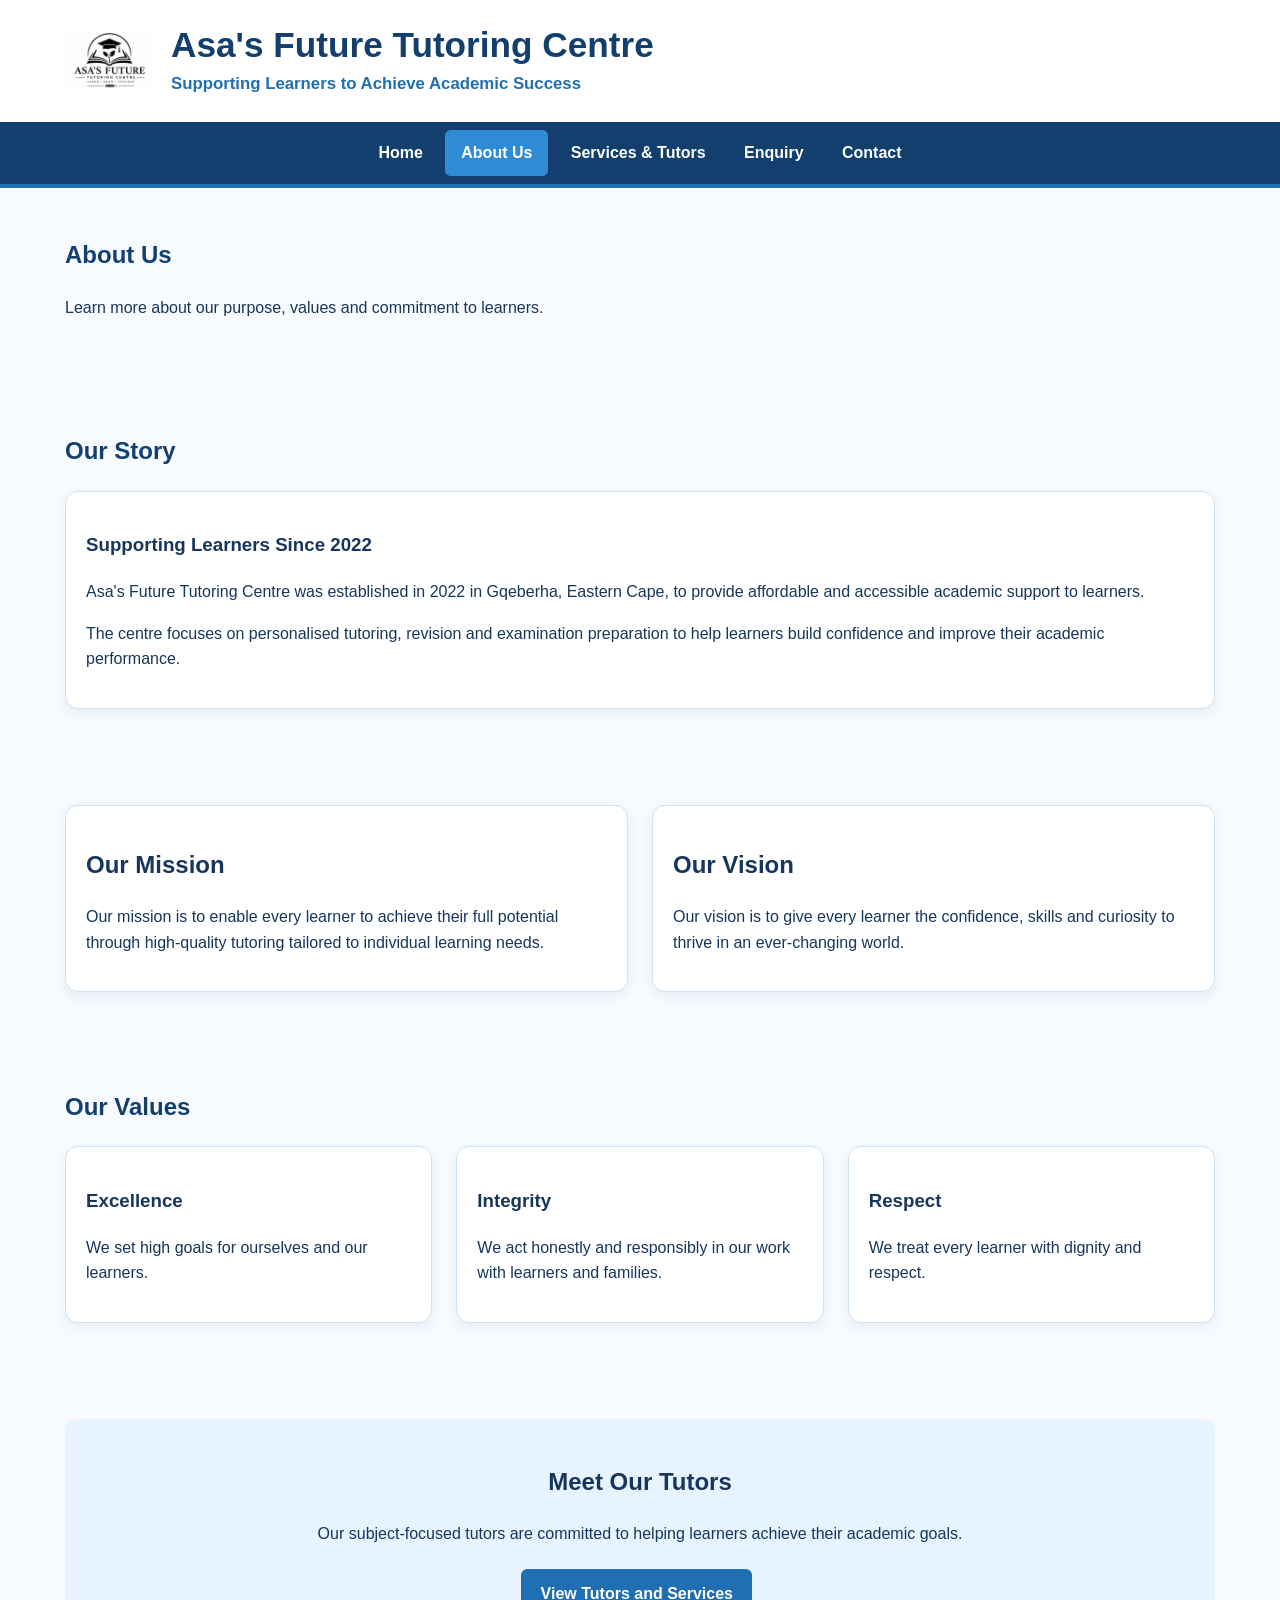
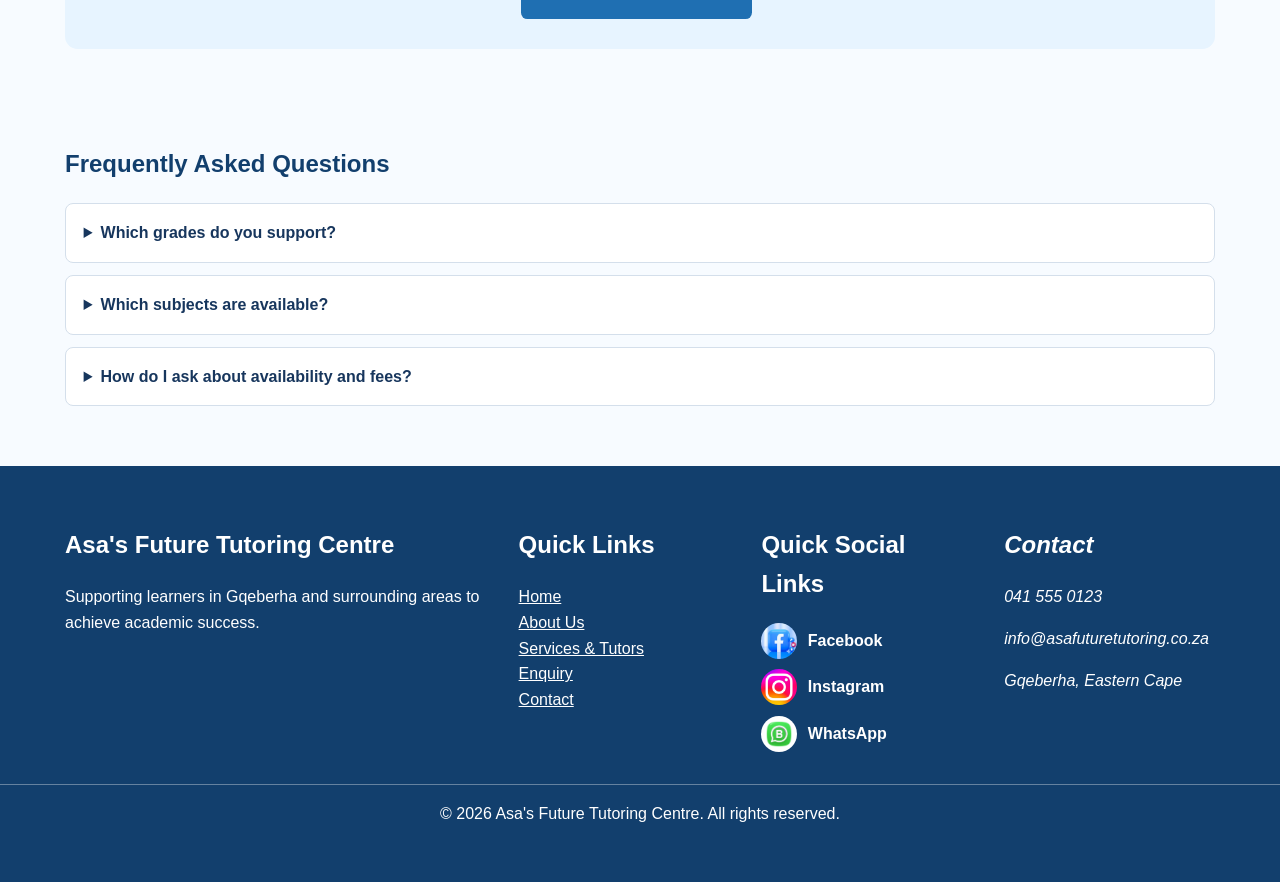
==== commit 6759f2da: "Updated about.html page" ====
--- a/pages/about.html
+++ b/pages/about.html
@@ -10,27 +10,33 @@
     <meta name="viewport" content="width=device-width, initial-scale=1.0">
     <!-- Describe the purpose of the page. -->
     <meta name="description" content="Learn about Asa's Future Tutoring Centre, its mission, vision, values and tutors.">
+    <meta name="keywords" content="Asa Future Tutoring Centre, tutoring Gqeberha, Mathematics tutor, Physical Sciences, Life Sciences, online tutoring, Grade 8 to 12">
+    <meta name="robots" content="index, follow">
     <!-- Set the browser tab title. -->
-    <title>About Us | Asa's Future Tutoring Centre</title>
+    <title>About Our Tutors and Learning Mission | Asa's Future Tutoring Centre</title>
     <!-- Link this page to the shared external CSS stylesheet. -->
-    <link rel="stylesheet" href="../css/style.css">
+    <link rel="stylesheet" href="../css/style.css?v=3">
     <!-- End of the page metadata and stylesheet section. -->
 </head>
 <!-- The body contains all visible content displayed to website visitors. -->
 <body>
     <!-- The header contains branding and site-wide navigation. -->
     <header class="site-header">
+        <!-- The header keeps the logo, organisation name and slogan together. -->
         <div class="container header-inner">
-            <!-- The logo is positioned in the top corner of the header and links back to Home. -->
             <div class="branding">
+                <!-- The logo links back to the Home page. -->
                 <a class="corner-logo-link" href="../index.html" aria-label="Asa's Future Tutoring Centre Home">
                     <img class="site-logo" src="../assets/assets/asa-future-tutoring-logo.png" alt="Asa's Future Tutoring Centre logo">
                 </a>
-                <h1>Asa's Future Tutoring Centre</h1>
-                <p>Supporting Learners to Achieve Academic Success</p>
+                <!-- The organisation name is displayed directly next to the logo. -->
+                <div class="branding-text">
+                    <h1>Asa's Future Tutoring Centre</h1>
+                    <!-- The slogan/motto is displayed underneath the organisation name. -->
+                    <p>Supporting Learners to Achieve Academic Success</p>
+                </div>
             </div>
         </div>
-        <!-- The navigation links to the main website sections. -->
         <nav class="site-nav" aria-label="Main navigation">
             <!-- The hidden checkbox controls the mobile hamburger menu without requiring JavaScript. -->
             <input type="checkbox" id="menu-toggle" class="menu-toggle" aria-label="Open or close navigation menu">
@@ -114,6 +120,24 @@
                 <h2>Meet Our Tutors</h2>
                 <p>Our subject-focused tutors are committed to helping learners achieve their academic goals.</p>
                 <a class="button" href="services.html">View Tutors and Services</a>
+            </div>
+        </section>
+        <!-- Native details/summary elements provide an accessible interactive FAQ accordion. -->
+        <section class="section faq-section" aria-labelledby="faq-heading">
+            <div class="container">
+                <h2 class="section-heading" id="faq-heading">Frequently Asked Questions</h2>
+                <details class="faq-item">
+                    <summary>Which grades do you support?</summary>
+                    <p>Our tutoring information is designed for learners in Grades 8 to 12.</p>
+                </details>
+                <details class="faq-item">
+                    <summary>Which subjects are available?</summary>
+                    <p>We offer Mathematics, Physical Sciences, Life Sciences and Online Tutoring.</p>
+                </details>
+                <details class="faq-item">
+                    <summary>How do I ask about availability and fees?</summary>
+                    <p>Complete the Enquiry form with the learner's grade, subject and preferred tutoring method. We will prepare an enquiry email for you to send.</p>
+                </details>
             </div>
         </section>
     </main>
@@ -169,6 +193,8 @@
         <p class="copyright">&copy; 2026 Asa's Future Tutoring Centre. All rights reserved.</p>
     </footer>
     <!-- End of all visible webpage content. -->
+    <!-- Part 3 JavaScript adds form validation, filtering, and image lightbox functionality. -->
+    <script src="../js/site.js" defer></script>
 </body>
 <!-- End of the complete HTML document. -->
 </html>
--- a/css/style.css
+++ b/css/style.css
@@ -30,38 +30,41 @@
     margin: 0 auto;
 }
 
-/* Style the site header and make the logo and centre name easy to recognise. */
+/* Style the site header and keep the logo, centre name and slogan together. */
 .site-header {
     background: #ffffff;
     border-bottom: 4px solid #1f6fb2;
 }
 
-/* Arrange the header branding using Flexbox. */
+/* Place the logo and organisation text in one horizontal branding row. */
 .header-inner {
-    position: relative;
     display: flex;
     align-items: center;
-    justify-content: space-between;
-    gap: 2rem;
-    min-height: 105px;
-    padding: 1rem 0 1rem 90px;
-}
-
-/* Position the website logo neatly in the top-left corner of the header. */
+    min-height: 120px;
+    padding: 1rem 0;
+}
+
+/* Keep the logo and text together across the header. */
+.branding {
+    display: flex;
+    align-items: center;
+    gap: 1rem;
+    width: 100%;
+}
+
+/* The logo is a clickable link back to Home. */
 .corner-logo-link {
-    position: absolute;
-    top: 10px;
-    left: 0;
     display: block;
+    flex: 0 0 auto;
     line-height: 0;
     border-radius: 0.5rem;
 }
 
-/* Keep the corner logo compact so it works as a site identity icon. */
+/* Make the logo clearly visible beside the organisation name. */
 .site-logo {
     display: block;
-    width: 72px;
-    height: 72px;
+    width: 90px;
+    height: 90px;
     object-fit: contain;
 }
 
@@ -71,21 +74,27 @@
     outline-offset: 3px;
 }
 
-/* Remove excessive default heading margins in the branding area. */
-.branding h1,
-.branding p {
+/* Stack the organisation name and slogan beside the logo. */
+.branding-text {
+    display: flex;
+    flex-direction: column;
+    justify-content: center;
+}
+
+/* Make the organisation name prominent. */
+.branding-text h1 {
     margin: 0;
-}
-
-/* Make the organisation name prominent. */
-.branding h1 {
+    color: #123f6d;
     font-size: clamp(1.5rem, 3vw, 2.2rem);
-}
-
-/* Style the organisation tagline. */
-.branding p {
+    line-height: 1.2;
+}
+
+/* Place the slogan directly underneath the organisation name. */
+.branding-text p {
+    margin: 0.35rem 0 0;
     color: #1f6fb2;
     font-weight: 700;
+    font-size: clamp(0.9rem, 1.8vw, 1.05rem);
 }
 
 /* ==========================================================
@@ -146,8 +155,25 @@
 
 /* Create a spacious hero area for important introductory content. */
 .hero {
-    padding: 4rem 0;
-    background: linear-gradient(135deg, #e7f4ff, #ffffff);
+    position: relative;
+    padding: 5rem 0;
+    background-image:
+        linear-gradient(rgba(18, 63, 109, 0.70), rgba(18, 63, 109, 0.70)),
+        url("../assets/assets/online-tutoring.jpg");
+    background-size: cover;
+    background-position: center;
+    background-repeat: no-repeat;
+    color: #ffffff;
+}
+
+/* Keep hero text readable over the photographic background. */
+.hero h2,
+.hero p {
+    color: #ffffff;
+}
+
+.hero .slogan {
+    color: #dff2ff;
 }
 
 /* Make hero headings responsive without needing many media queries. */
@@ -448,13 +474,13 @@
 
     /* Keep the corner logo visible and give the branding room beside it on small screens. */
     .header-inner {
-        min-height: 100px;
-        padding-left: 82px;
+        min-height: 110px;
+        padding-left: 92px;
     }
 
     .site-logo {
-        width: 64px;
-        height: 64px;
+        width: 75px;
+        height: 75px;
     }
 
     .corner-logo-link {
@@ -539,15 +565,27 @@
         padding: 0.8rem 1rem;
     }
 
-    /* Make the header logo and text fit comfortably on narrow screens. */
+    /* Make the logo, organisation name and slogan fit comfortably on narrow screens. */
     .header-inner {
-        min-height: 95px;
-        padding-left: 78px;
+        min-height: 105px;
+        padding: 0.75rem 0;
+    }
+
+    .branding {
+        gap: 0.65rem;
     }
 
     .site-logo {
-        width: 62px;
-        height: 62px;
+        width: 75px;
+        height: 75px;
+    }
+
+    .branding-text h1 {
+        font-size: 1.2rem;
+    }
+
+    .branding-text p {
+        font-size: 0.75rem;
     }
 
     /* Stack content grids so cards remain readable on phones. */
@@ -557,3 +595,105 @@
         grid-template-columns: 1fr;
     }
 }
+
+
+/* ================================================================
+   PART 3 ENHANCEMENTS: search, validation feedback, FAQ and lightbox
+   ================================================================ */
+[hidden] { display: none !important; }
+.service-search { max-width: 680px; margin: 0 auto 1.5rem; }
+.service-search small { display: block; margin-top: .35rem; }
+.form-status { margin: 1rem 0; padding: .75rem 1rem; border-radius: 6px; }
+.form-status:empty { display: none; }
+.form-status.is-error { color: #8b1010; background: #fff0f0; border: 1px solid #c83b3b; }
+.form-status.is-success { color: #14532d; background: #effaf2; border: 1px solid #48a868; }
+input[aria-invalid="true"], select[aria-invalid="true"], textarea[aria-invalid="true"] { border: 2px solid #b42318; outline-color: #b42318; }
+.faq-section { max-width: 100%; }
+.faq-item { margin: .75rem 0; padding: 1rem 1.1rem; border: 1px solid #d4dfeb; border-radius: 8px; background: #fff; }
+.faq-item summary { cursor: pointer; font-weight: 700; color: #17365d; }
+.faq-item p { margin-bottom: 0; padding-top: .65rem; }
+.image-lightbox { width: min(96vw, 1400px); max-width: 96vw; max-height: 96vh; padding: 1rem; border: 0; border-radius: 10px; background: #fff; box-shadow: 0 12px 45px #0008; overflow: auto; }
+.image-lightbox::backdrop { background: rgb(8 20 35 / 82%); }
+.image-lightbox img { display: block; max-width: 92vw; max-height: 86vh; width: auto; height: auto; margin: 1.5rem auto .5rem; object-fit: contain; }
+.image-lightbox .lightbox-caption { text-align: center; margin: .5rem 2rem .25rem; }
+.lightbox-close { position: absolute; top: .35rem; right: .55rem; border: 0; border-radius: 50%; background: #17365d; color: #fff; width: 2.25rem; height: 2.25rem; font-size: 1.6rem; line-height: 1; cursor: pointer; }
+@media (prefers-reduced-motion: reduce) { *, *::before, *::after { scroll-behavior: auto !important; animation-duration: .01ms !important; transition-duration: .01ms !important; } }
+
+
+/* Part 3: accessible voice search control and live message counters. */
+.voice-search-button { margin-top: .5rem; cursor: pointer; }
+textarea[maxlength="350"] + small { display: block; margin-top: .35rem; }
+@media (max-width: 600px) { .voice-search-button { width: 100%; } }
+
+/* Make tutor portraits open as large, clear images on click. */
+.image-lightbox:has(img[src*="thandi-mokoena"], img[src*="sipho-dlamini"], img[src*="leanne-du-toit"], img[src*="naledi-phiri"]) img { max-width: 92vw; max-height: 86vh; }
+@media (max-width: 600px) { .image-lightbox { width: 96vw; padding: .5rem; } .image-lightbox img { max-width: 94vw; max-height: 82vh; } }
+
+/* Force the clicked tutor portrait to display large, not at its thumbnail size. */
+.image-lightbox {
+    box-sizing: border-box;
+    width: 96vw !important;
+    max-width: 96vw !important;
+    max-height: 96vh !important;
+    padding: 1.25rem;
+    overflow: auto;
+}
+.image-lightbox img {
+    display: block;
+    width: min(88vw, 1050px) !important;
+    max-width: 88vw !important;
+    height: auto !important;
+    max-height: 78vh !important;
+    object-fit: contain;
+    margin: 1.5rem auto .5rem;
+}
+@media (max-width: 600px) {
+    .image-lightbox { width: 98vw !important; max-width: 98vw !important; padding: .5rem; }
+    .image-lightbox img { width: 92vw !important; max-width: 92vw !important; max-height: 78vh !important; }
+}
+
+
+/* Daily date, midnight countdown and responsive learning-video section. */
+.daily-info-section { padding: 1.5rem 0; background: #edf4fb; }
+.daily-info-panel { display: grid; grid-template-columns: 1fr 1fr; align-items: center; gap: 1.5rem; padding: 1.5rem; border: 1px solid #d2e1f0; border-radius: 14px; background: #fff; box-shadow: 0 5px 18px rgb(23 54 93 / 8%); }
+.daily-info-panel h2 { margin-top: 0; color: #17365d; }
+.daily-date-label { margin: 0 0 .35rem; color: #40566f; font-weight: 700; }
+.daily-date { margin: 0; color: #17365d; font-size: clamp(1.1rem, 2.5vw, 1.5rem); font-weight: 700; }
+.countdown-block { padding-left: 1.5rem; border-left: 1px solid #d2e1f0; }
+.midnight-countdown { margin: 0; color: #1f6fb2; font-size: clamp(2rem, 5vw, 3rem); font-weight: 800; font-variant-numeric: tabular-nums; letter-spacing: .06em; }
+.countdown-caption { margin: .35rem 0 0; color: #40566f; font-size: .9rem; }
+.video-intro { max-width: 780px; margin: 0 auto 1.25rem; text-align: center; }
+.video-frame { position: relative; width: min(100%, 900px); margin: 0 auto; aspect-ratio: 16 / 9; overflow: hidden; border-radius: 12px; background: #0b1726; box-shadow: 0 8px 26px rgb(0 0 0 / 18%); }
+.video-frame iframe { position: absolute; inset: 0; width: 100%; height: 100%; border: 0; }
+.video-fallback { margin-top: .75rem; text-align: center; }
+@media (max-width: 650px) { .daily-info-panel { grid-template-columns: 1fr; gap: 1rem; padding: 1.1rem; } .countdown-block { padding: 1rem 0 0; border-left: 0; border-top: 1px solid #d2e1f0; } }
+
+
+
+/* Responsive YouTube video player on the Home page. */
+.video-frame {
+    position: relative;
+    width: 100%;
+    max-width: 800px;
+    aspect-ratio: 16 / 9;
+    margin: 20px auto;
+    overflow: hidden;
+    border-radius: 8px;
+    background: #000;
+}
+
+.video-frame iframe {
+    position: absolute;
+    inset: 0;
+    display: block;
+    width: 100%;
+    height: 100%;
+    border: 0;
+}
+
+.video-intro,
+.video-fallback {
+    max-width: 800px;
+    margin: 15px auto;
+    text-align: center;
+}
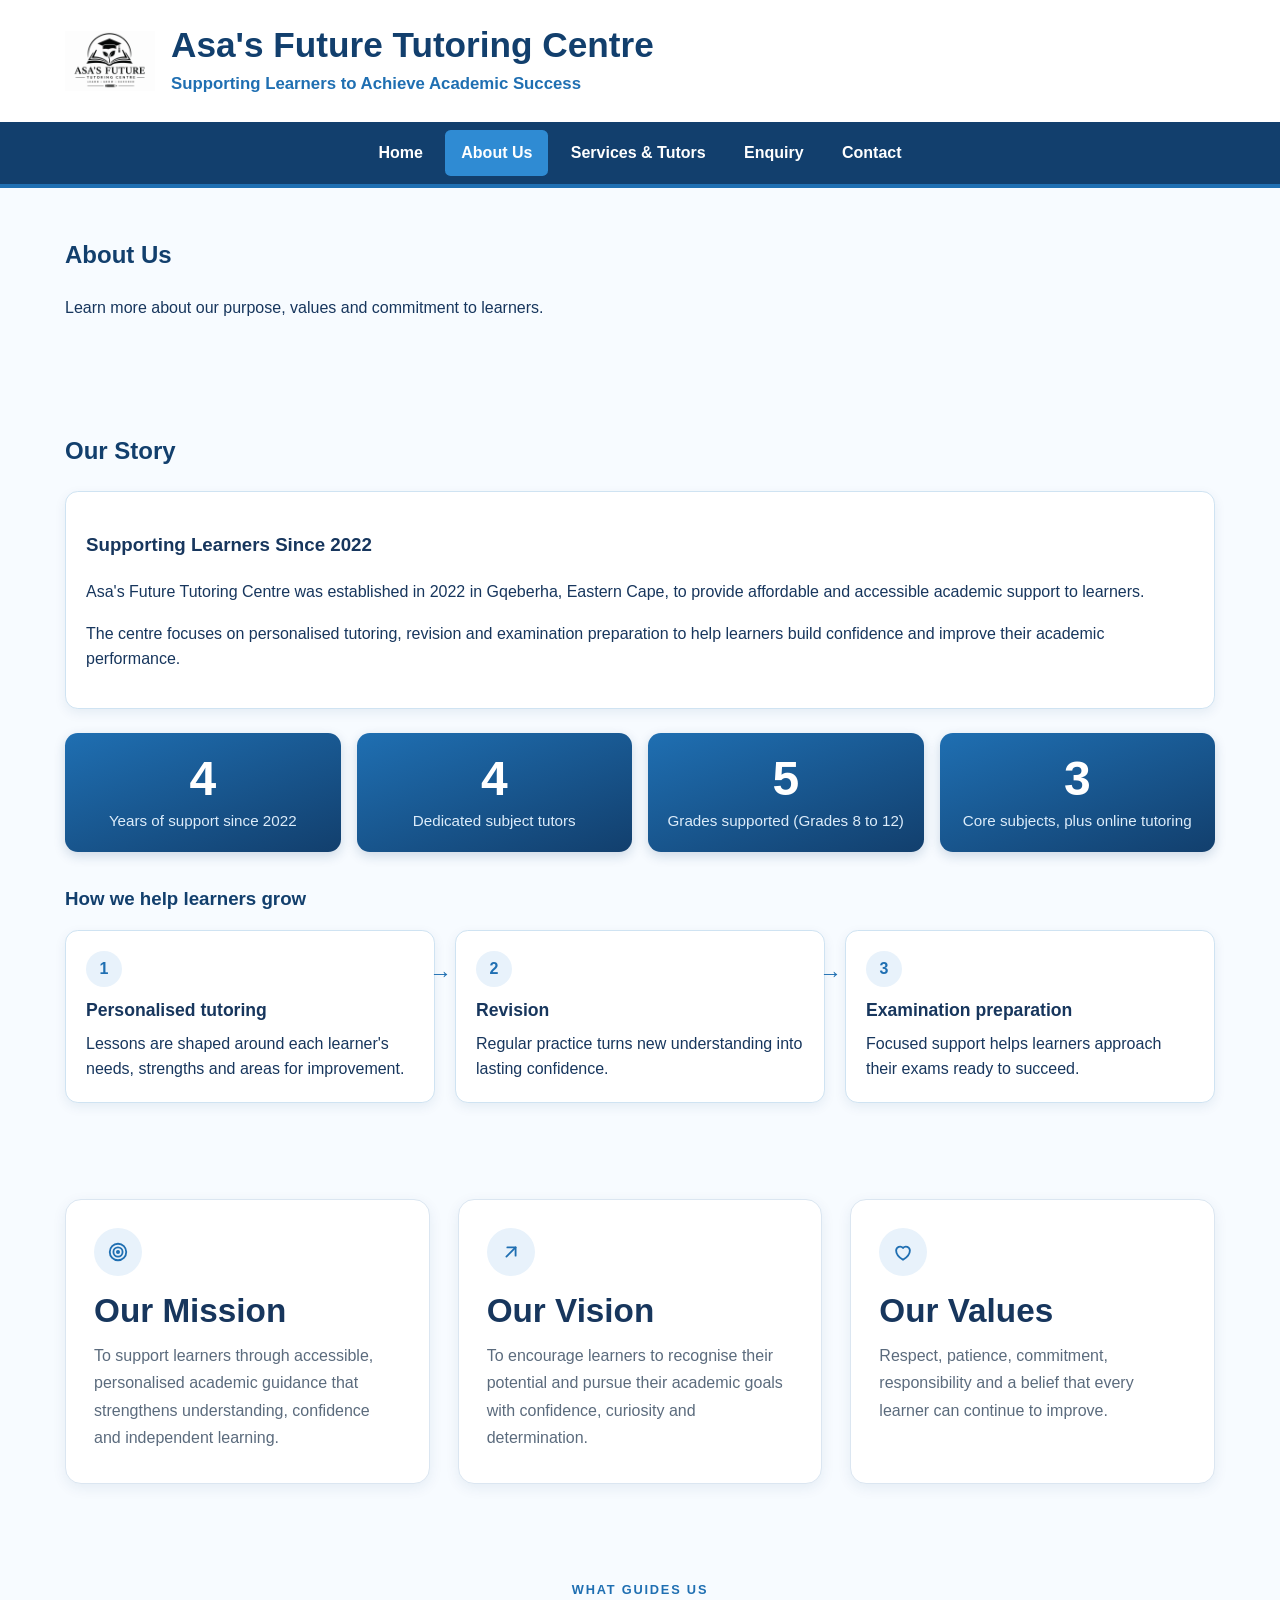
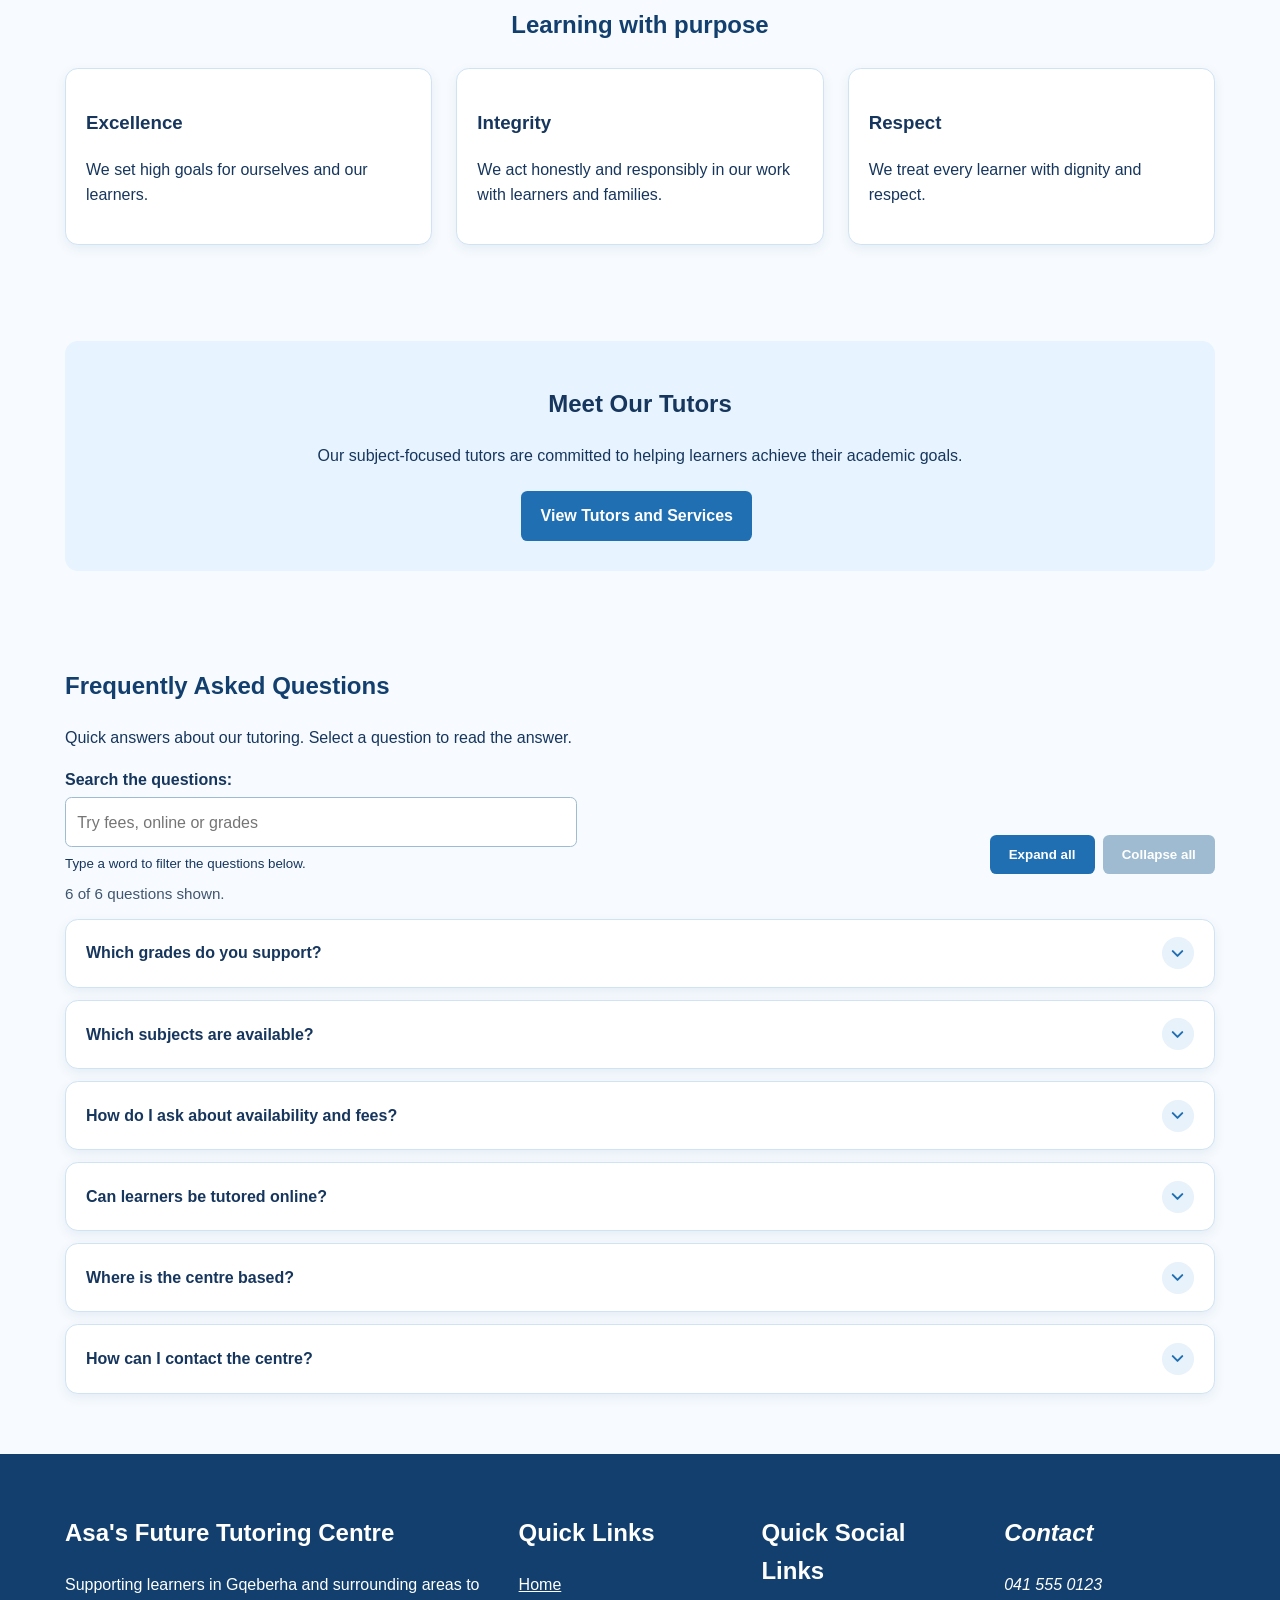
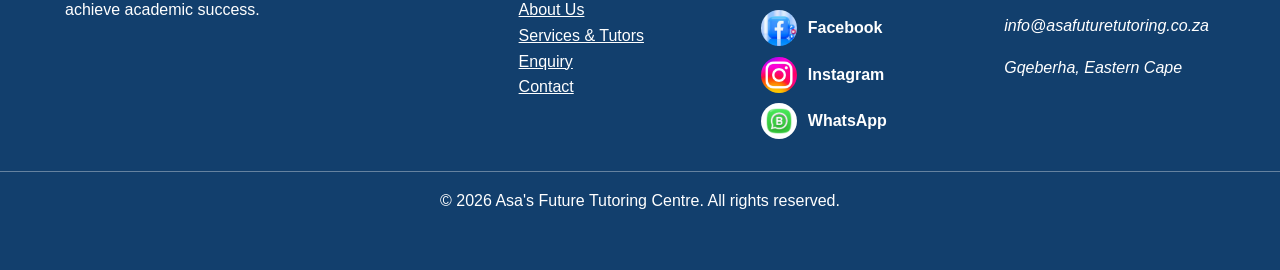
==== commit 55c8c8fc: "Updated about.html page" ====
--- a/pages/about.html
+++ b/pages/about.html
@@ -15,7 +15,7 @@
     <!-- Set the browser tab title. -->
     <title>About Our Tutors and Learning Mission | Asa's Future Tutoring Centre</title>
     <!-- Link this page to the shared external CSS stylesheet. -->
-    <link rel="stylesheet" href="../css/style.css?v=3">
+    <link rel="stylesheet" href="../css/style.css?v=7">
     <!-- End of the page metadata and stylesheet section. -->
 </head>
 <!-- The body contains all visible content displayed to website visitors. -->
@@ -80,29 +80,86 @@
                     <p>Asa's Future Tutoring Centre was established in 2022 in Gqeberha, Eastern Cape, to provide affordable and accessible academic support to learners.</p>
                     <p>The centre focuses on personalised tutoring, revision and examination preparation to help learners build confidence and improve their academic performance.</p>
                 </article>
-            </div>
-        </section>
-
-        <!-- Mission and vision are grouped as related organisational statements. -->
-        <section class="section">
-            <div class="container info-grid">
-                <!-- This article represents a self-contained item of information within the current section. -->
-                <article class="info-card">
+
+                <!-- Quick facts. The numbers are already in the HTML, so they are readable without JavaScript.
+                     When the section scrolls into view, site.js counts them up from zero. -->
+                <ul class="story-stats" aria-label="Asa's Future Tutoring Centre at a glance">
+                    <li class="story-stat">
+                        <!-- data-since-year makes site.js work out the number of years from 2022 to the current year. -->
+                        <span class="story-stat-number" data-count-to="4" data-since-year="2022">4</span>
+                        <span class="story-stat-label">Years of support since 2022</span>
+                    </li>
+                    <li class="story-stat">
+                        <span class="story-stat-number" data-count-to="4">4</span>
+                        <span class="story-stat-label">Dedicated subject tutors</span>
+                    </li>
+                    <li class="story-stat">
+                        <span class="story-stat-number" data-count-to="5">5</span>
+                        <span class="story-stat-label">Grades supported (Grades 8 to 12)</span>
+                    </li>
+                    <li class="story-stat">
+                        <span class="story-stat-number" data-count-to="3">3</span>
+                        <span class="story-stat-label">Core subjects, plus online tutoring</span>
+                    </li>
+                </ul>
+
+                <!-- A simple three-step path that shows how learners are supported. -->
+                <h3 class="story-steps-heading">How we help learners grow</h3>
+                <ol class="story-steps">
+                    <li class="story-step">
+                        <span class="story-step-badge" aria-hidden="true">1</span>
+                        <h4>Personalised tutoring</h4>
+                        <p>Lessons are shaped around each learner's needs, strengths and areas for improvement.</p>
+                    </li>
+                    <li class="story-step">
+                        <span class="story-step-badge" aria-hidden="true">2</span>
+                        <h4>Revision</h4>
+                        <p>Regular practice turns new understanding into lasting confidence.</p>
+                    </li>
+                    <li class="story-step">
+                        <span class="story-step-badge" aria-hidden="true">3</span>
+                        <h4>Examination preparation</h4>
+                        <p>Focused support helps learners approach their exams ready to succeed.</p>
+                    </li>
+                </ol>
+            </div>
+        </section>
+
+        <!-- Mission, vision and values sit side by side as three cards. Each card lifts slightly when hovered (see .mvv-card in style.css). -->
+        <section class="section mvv-section" aria-label="Our mission, vision and values">
+            <div class="container mvv-grid">
+                <!-- Mission card. -->
+                <article class="mvv-card">
+                    <span class="mvv-icon" aria-hidden="true">
+                        <svg viewBox="0 0 24 24" width="22" height="22" fill="none" stroke="currentColor" stroke-width="2" stroke-linecap="round" stroke-linejoin="round"><circle cx="12" cy="12" r="9"></circle><circle cx="12" cy="12" r="5"></circle><circle cx="12" cy="12" r="1.2" fill="currentColor"></circle></svg>
+                    </span>
                     <h2>Our Mission</h2>
-                    <p>Our mission is to enable every learner to achieve their full potential through high-quality tutoring tailored to individual learning needs.</p>
-                </article>
-                <!-- This article represents a self-contained item of information within the current section. -->
-                <article class="info-card">
+                    <p>To support learners through accessible, personalised academic guidance that strengthens understanding, confidence and independent learning.</p>
+                </article>
+                <!-- Vision card. -->
+                <article class="mvv-card">
+                    <span class="mvv-icon" aria-hidden="true">
+                        <svg viewBox="0 0 24 24" width="22" height="22" fill="none" stroke="currentColor" stroke-width="2" stroke-linecap="round" stroke-linejoin="round"><path d="M7 17L17 7"></path><path d="M8 7h9v9"></path></svg>
+                    </span>
                     <h2>Our Vision</h2>
-                    <p>Our vision is to give every learner the confidence, skills and curiosity to thrive in an ever-changing world.</p>
-                </article>
-            </div>
-        </section>
-
-        <!-- The values section uses articles so each value is a self-contained topic. -->
-        <section class="section">
-            <div class="container">
-                <h2 class="section-heading">Our Values</h2>
+                    <p>To encourage learners to recognise their potential and pursue their academic goals with confidence, curiosity and determination.</p>
+                </article>
+                <!-- Values card. -->
+                <article class="mvv-card">
+                    <span class="mvv-icon" aria-hidden="true">
+                        <svg viewBox="0 0 24 24" width="22" height="22" fill="none" stroke="currentColor" stroke-width="2" stroke-linecap="round" stroke-linejoin="round"><path d="M12 20.5s-7.5-4.6-7.5-10.2A4.3 4.3 0 0 1 12 7.6a4.3 4.3 0 0 1 7.5 2.7C19.5 15.9 12 20.5 12 20.5z"></path></svg>
+                    </span>
+                    <h2>Our Values</h2>
+                    <p>Respect, patience, commitment, responsibility and a belief that every learner can continue to improve.</p>
+                </article>
+            </div>
+        </section>
+
+        <!-- The detailed values sit under a short introduction so each value is a self-contained topic. -->
+        <section class="section">
+            <div class="container">
+                <p class="eyebrow">What guides us</p>
+                <h2 class="section-heading section-heading-center">Learning with purpose</h2>
                 <div class="card-grid">
                     <!-- This article represents a self-contained item of information within the current section. -->
                     <article class="card"><h3>Excellence</h3><p>We set high goals for ourselves and our learners.</p></article>
@@ -122,22 +179,58 @@
                 <a class="button" href="services.html">View Tutors and Services</a>
             </div>
         </section>
-        <!-- Native details/summary elements provide an accessible interactive FAQ accordion. -->
+        <!-- Native details/summary elements provide an accessible interactive FAQ accordion.
+             site.js adds searching, expand/collapse all and a smooth open/close animation on top. -->
         <section class="section faq-section" aria-labelledby="faq-heading">
             <div class="container">
                 <h2 class="section-heading" id="faq-heading">Frequently Asked Questions</h2>
-                <details class="faq-item">
-                    <summary>Which grades do you support?</summary>
-                    <p>Our tutoring information is designed for learners in Grades 8 to 12.</p>
-                </details>
-                <details class="faq-item">
-                    <summary>Which subjects are available?</summary>
-                    <p>We offer Mathematics, Physical Sciences, Life Sciences and Online Tutoring.</p>
-                </details>
-                <details class="faq-item">
-                    <summary>How do I ask about availability and fees?</summary>
-                    <p>Complete the Enquiry form with the learner's grade, subject and preferred tutoring method. We will prepare an enquiry email for you to send.</p>
-                </details>
+                <p class="faq-intro">Quick answers about our tutoring. Select a question to read the answer.</p>
+
+                <!-- These controls need JavaScript, so they stay hidden until site.js reveals them. -->
+                <div class="faq-tools" hidden>
+                    <div class="faq-search form-group">
+                        <label for="faq-search">Search the questions:</label>
+                        <input type="search" id="faq-search" placeholder="Try fees, online or grades" aria-describedby="faq-search-help" autocomplete="off">
+                        <small id="faq-search-help">Type a word to filter the questions below.</small>
+                    </div>
+                    <div class="faq-actions">
+                        <button class="button faq-toggle-all" id="faq-expand-all" type="button">Expand all</button>
+                        <button class="button faq-toggle-all" id="faq-collapse-all" type="button">Collapse all</button>
+                    </div>
+                </div>
+
+                <!-- Screen readers announce how many questions match the search. -->
+                <p class="faq-status" id="faq-status" role="status" aria-live="polite"></p>
+
+                <div class="faq-list">
+                    <details class="faq-item">
+                        <summary>Which grades do you support?</summary>
+                        <p>Our tutoring information is designed for learners in Grades 8 to 12.</p>
+                    </details>
+                    <details class="faq-item">
+                        <summary>Which subjects are available?</summary>
+                        <p>We offer Mathematics, Physical Sciences, Life Sciences and Online Tutoring.</p>
+                    </details>
+                    <details class="faq-item">
+                        <summary>How do I ask about availability and fees?</summary>
+                        <p>Complete the Enquiry form with the learner's grade, subject and preferred tutoring method. We will prepare an enquiry email for you to send.</p>
+                    </details>
+                    <details class="faq-item">
+                        <summary>Can learners be tutored online?</summary>
+                        <p>Yes. Online tutoring gives learners flexible access to academic support from different locations.</p>
+                    </details>
+                    <details class="faq-item">
+                        <summary>Where is the centre based?</summary>
+                        <p>Asa's Future Tutoring Centre was established in 2022 in Gqeberha, Eastern Cape, and supports learners in Gqeberha and surrounding areas.</p>
+                    </details>
+                    <details class="faq-item">
+                        <summary>How can I contact the centre?</summary>
+                        <p>Call <a href="tel:0415550123">041 555 0123</a>, email <a href="mailto:info@asafuturetutoring.co.za">info@asafuturetutoring.co.za</a> or visit the <a href="contact.html">Contact page</a> for our social media links and location.</p>
+                    </details>
+                </div>
+
+                <!-- Shown by site.js when no question matches the search. -->
+                <p class="faq-empty" id="faq-empty" hidden>No questions match your search. Try another word, or <a href="enquiry.html">send us an enquiry</a> and we will help.</p>
             </div>
         </section>
     </main>
--- a/css/style.css
+++ b/css/style.css
@@ -609,9 +609,7 @@
 .form-status.is-success { color: #14532d; background: #effaf2; border: 1px solid #48a868; }
 input[aria-invalid="true"], select[aria-invalid="true"], textarea[aria-invalid="true"] { border: 2px solid #b42318; outline-color: #b42318; }
 .faq-section { max-width: 100%; }
-.faq-item { margin: .75rem 0; padding: 1rem 1.1rem; border: 1px solid #d4dfeb; border-radius: 8px; background: #fff; }
-.faq-item summary { cursor: pointer; font-weight: 700; color: #17365d; }
-.faq-item p { margin-bottom: 0; padding-top: .65rem; }
+/* The FAQ accordion design is in the "ABOUT PAGE: FAQ ACCORDION" section at the end of this file. */
 .image-lightbox { width: min(96vw, 1400px); max-width: 96vw; max-height: 96vh; padding: 1rem; border: 0; border-radius: 10px; background: #fff; box-shadow: 0 12px 45px #0008; overflow: auto; }
 .image-lightbox::backdrop { background: rgb(8 20 35 / 82%); }
 .image-lightbox img { display: block; max-width: 92vw; max-height: 86vh; width: auto; height: auto; margin: 1.5rem auto .5rem; object-fit: contain; }
@@ -669,31 +667,543 @@
 @media (max-width: 650px) { .daily-info-panel { grid-template-columns: 1fr; gap: 1rem; padding: 1.1rem; } .countdown-block { padding: 1rem 0 0; border-left: 0; border-top: 1px solid #d2e1f0; } }
 
 
-
-/* Responsive YouTube video player on the Home page. */
-.video-frame {
+/* Fast, clear YouTube preview: avoid loading the full player until the visitor presses Play. */
+.video-preview { background: #0b1726; }
+.video-play-button { position: absolute; inset: 0; display: flex; width: 100%; height: 100%; flex-direction: column; align-items: center; justify-content: center; gap: .75rem; padding: 0; border: 0; color: #fff; background: #0b1726; cursor: pointer; }
+.video-play-button img { position: absolute; inset: 0; width: 100%; height: 100%; object-fit: cover; opacity: .88; }
+.video-play-icon { position: relative; z-index: 1; display: grid; width: clamp(64px, 9vw, 88px); aspect-ratio: 1; place-items: center; padding-left: .35rem; border-radius: 50%; background: #d71920; color: white; font-size: clamp(1.7rem, 4vw, 2.5rem); box-shadow: 0 3px 16px rgb(0 0 0 / 30%); transition: transform .18s ease, background .18s ease; }
+.video-play-label { position: relative; z-index: 1; padding: .45rem .8rem; border-radius: 6px; background: rgb(0 0 0 / 75%); font-weight: 700; text-shadow: 0 1px 2px #000; }
+.video-play-button:hover .video-play-icon, .video-play-button:focus-visible .video-play-icon { transform: scale(1.08); background: #b51219; }
+.video-play-button:focus-visible { outline: 4px solid #fff; outline-offset: -7px; }
+.video-frame iframe { display: block; }
+
+
+/* ==========================================================
+   ABOUT PAGE: MISSION / VISION / VALUES CARDS
+   Three icon cards in a row. The card under the pointer lifts
+   up and gets a deeper shadow (the hover effect).
+   ========================================================== */
+.mvv-grid {
+    display: grid;
+    grid-template-columns: repeat(3, minmax(0, 1fr));
+    gap: 1.75rem;
+    align-items: stretch;
+}
+
+.mvv-card {
+    background: #ffffff;
+    border: 1px solid #dbe6f1;
+    border-radius: 1rem;
+    padding: 1.75rem 1.75rem 2rem;
+    box-shadow: 0 4px 14px rgba(18, 63, 109, 0.08);
+    transition: transform 0.25s ease, box-shadow 0.25s ease;
+}
+
+/* Round pale-blue badge that holds each card's icon. */
+.mvv-icon {
+    display: grid;
+    place-items: center;
+    width: 3rem;
+    height: 3rem;
+    margin-bottom: 1rem;
+    border-radius: 50%;
+    background: #e8f2fb;
+    color: #1f6fb2;
+}
+
+.mvv-card h2 {
+    margin: 0 0 0.75rem;
+    color: #17365d;
+    font-size: clamp(1.7rem, 2.6vw, 2.25rem);
+    line-height: 1.15;
+}
+
+.mvv-card p {
+    margin: 0;
+    color: #5b6b7d;
+    line-height: 1.7;
+}
+
+/* The lift: move the card up 6px and deepen the shadow.
+   Keyboard focus inside a card gets the same treatment. */
+.mvv-card:hover,
+.mvv-card:focus-within {
+    transform: translateY(-6px);
+    box-shadow: 0 18px 38px rgba(18, 63, 109, 0.18);
+}
+
+/* Small caps label and centred heading used above the detailed values. */
+.eyebrow {
+    margin: 0 0 0.35rem;
+    text-align: center;
+    color: #1f6fb2;
+    font-size: 0.8rem;
+    font-weight: 700;
+    letter-spacing: 0.14em;
+    text-transform: uppercase;
+}
+
+.section-heading-center {
+    text-align: center;
+    margin-bottom: 1.5rem;
+}
+
+/* Stack the three cards on tablets and phones. */
+@media (max-width: 850px) {
+    .mvv-grid {
+        grid-template-columns: 1fr;
+    }
+}
+
+/* Touch screens have no hover, so skip the lift there. */
+@media (hover: none) {
+    .mvv-card:hover {
+        transform: none;
+        box-shadow: 0 4px 14px rgba(18, 63, 109, 0.08);
+    }
+}
+
+/* Respect visitors who ask for less motion. */
+@media (prefers-reduced-motion: reduce) {
+    .mvv-card,
+    .mvv-card:hover,
+    .mvv-card:focus-within {
+        transition: none;
+        transform: none;
+    }
+}
+
+
+/* ==========================================================
+   CARD HOVER LIFT (Home "Why Choose", About values, Services, Tutors)
+   Same effect as the Mission / Vision / Values cards: the card
+   under the pointer rises 6px and its shadow deepens.
+   ========================================================== */
+.card,
+.tutor-card {
+    transition: transform 0.25s ease, box-shadow 0.25s ease;
+}
+
+.card:hover,
+.card:focus-within,
+.tutor-card:hover,
+.tutor-card:focus-within {
+    transform: translateY(-6px);
+    box-shadow: 0 18px 38px rgba(18, 63, 109, 0.18);
+}
+
+/* Touch screens have no hover, so skip the lift there. */
+@media (hover: none) {
+    .card:hover,
+    .tutor-card:hover {
+        transform: none;
+        box-shadow: 0 4px 12px rgba(18, 63, 109, 0.08);
+    }
+}
+
+/* Respect visitors who ask for less motion. */
+@media (prefers-reduced-motion: reduce) {
+    .card,
+    .card:hover,
+    .card:focus-within,
+    .tutor-card,
+    .tutor-card:hover,
+    .tutor-card:focus-within {
+        transition: none;
+        transform: none;
+    }
+}
+
+
+/* ==========================================================
+   ABOUT PAGE: "OUR STORY" QUICK FACTS AND SUPPORT STEPS
+   Counting numbers and a three-step path under the story card.
+   ========================================================== */
+.story-stats {
+    display: grid;
+    grid-template-columns: repeat(4, minmax(0, 1fr));
+    gap: 1rem;
+    margin: 1.5rem 0 0;
+    padding: 0;
+    list-style: none;
+}
+
+.story-stat {
+    padding: 1.25rem 1rem;
+    text-align: center;
+    background: linear-gradient(160deg, #1f6fb2 0%, #123f6d 100%);
+    border-radius: 0.8rem;
+    color: #ffffff;
+    box-shadow: 0 4px 12px rgba(18, 63, 109, 0.18);
+    transition: transform 0.25s ease, box-shadow 0.25s ease;
+}
+
+.story-stat:hover {
+    transform: translateY(-6px);
+    box-shadow: 0 18px 38px rgba(18, 63, 109, 0.28);
+}
+
+.story-stat-number {
+    display: block;
+    font-size: clamp(2.2rem, 4vw, 3rem);
+    font-weight: 800;
+    line-height: 1.1;
+    /* Equal-width digits stop the number from jiggling while it counts. */
+    font-variant-numeric: tabular-nums;
+}
+
+.story-stat-label {
+    display: block;
+    margin-top: 0.35rem;
+    font-size: 0.95rem;
+    line-height: 1.35;
+    color: #dcecfa;
+}
+
+.story-steps-heading {
+    margin: 2rem 0 1rem;
+    color: #123f6d;
+}
+
+.story-steps {
+    display: grid;
+    grid-template-columns: repeat(3, minmax(0, 1fr));
+    gap: 1.25rem;
+    margin: 0;
+    padding: 0;
+    list-style: none;
+}
+
+.story-step {
     position: relative;
-    width: 100%;
-    max-width: 800px;
-    aspect-ratio: 16 / 9;
-    margin: 20px auto;
-    overflow: hidden;
-    border-radius: 8px;
-    background: #000;
-}
-
-.video-frame iframe {
+    padding: 1.25rem;
+    background: #ffffff;
+    border: 1px solid #cfe3f2;
+    border-radius: 0.8rem;
+    box-shadow: 0 4px 12px rgba(18, 63, 109, 0.08);
+}
+
+/* A small arrow joins each step to the next one on wide screens. */
+.story-step:not(:last-child)::after {
+    content: "\2192";
     position: absolute;
-    inset: 0;
+    top: 1.6rem;
+    right: -1.1rem;
+    z-index: 1;
+    color: #1f6fb2;
+    font-size: 1.4rem;
+    font-weight: 700;
+}
+
+.story-step-badge {
+    display: grid;
+    place-items: center;
+    width: 2.25rem;
+    height: 2.25rem;
+    margin-bottom: 0.6rem;
+    border-radius: 50%;
+    background: #e8f2fb;
+    color: #1f6fb2;
+    font-weight: 800;
+}
+
+.story-step h4 {
+    margin: 0 0 0.4rem;
+    color: #17365d;
+    font-size: 1.1rem;
+}
+
+.story-step p {
+    margin: 0;
+}
+
+/* Scroll reveal: only hidden when JavaScript is running, so the content
+   is never lost for visitors without it. site.js adds .is-visible. */
+.js .story-stat,
+.js .story-step {
+    opacity: 0;
+    transform: translateY(18px);
+    transition: opacity 0.6s ease, transform 0.6s ease, box-shadow 0.25s ease;
+}
+
+.js .story-stat.is-visible,
+.js .story-step.is-visible {
+    opacity: 1;
+    transform: none;
+}
+
+/* Once the reveal has finished, site.js adds .is-settled so the hover lift is quick again. */
+.js .story-stat.is-settled {
+    transition: transform 0.25s ease, box-shadow 0.25s ease;
+}
+
+.js .story-stat.is-visible:hover {
+    transform: translateY(-6px);
+}
+
+@media (max-width: 950px) {
+    .story-stats {
+        grid-template-columns: repeat(2, minmax(0, 1fr));
+    }
+}
+
+@media (max-width: 700px) {
+    .story-steps {
+        grid-template-columns: 1fr;
+    }
+
+    /* The arrow points down instead of right once the steps stack. */
+    .story-step:not(:last-child)::after {
+        content: "\2193";
+        top: auto;
+        right: auto;
+        bottom: -1.25rem;
+        left: 50%;
+        transform: translateX(-50%);
+    }
+}
+
+@media (max-width: 420px) {
+    .story-stats {
+        grid-template-columns: 1fr;
+    }
+}
+
+/* Touch screens have no hover; reduced-motion visitors see everything at once. */
+@media (hover: none) {
+    .story-stat:hover,
+    .js .story-stat.is-visible:hover {
+        transform: none;
+    }
+}
+
+@media (prefers-reduced-motion: reduce) {
+    .js .story-stat,
+    .js .story-step {
+        opacity: 1;
+        transform: none;
+        transition: none;
+    }
+
+    .story-stat:hover,
+    .js .story-stat.is-visible:hover {
+        transform: none;
+    }
+}
+
+
+/* ==========================================================
+   ABOUT PAGE: FAQ ACCORDION
+   Cards with a rotating chevron, a highlighted open state,
+   a search box and expand / collapse all buttons.
+   ========================================================== */
+.faq-intro {
+    margin-top: 0;
+}
+
+/* Search box and buttons sit on one row on wide screens. */
+.faq-tools {
+    display: flex;
+    flex-wrap: wrap;
+    align-items: flex-end;
+    justify-content: space-between;
+    gap: 0.5rem 1.5rem;
+    margin-bottom: 0.25rem;
+}
+
+/* The hidden attribute must win over the flex layout above. */
+.faq-tools[hidden],
+.faq-empty[hidden],
+.faq-item[hidden] {
+    display: none;
+}
+
+.faq-search {
+    flex: 1 1 18rem;
+    max-width: 32rem;
+    margin-bottom: 0;
+}
+
+.faq-search small {
     display: block;
-    width: 100%;
-    height: 100%;
-    border: 0;
-}
-
-.video-intro,
-.video-fallback {
-    max-width: 800px;
-    margin: 15px auto;
-    text-align: center;
-}
+    margin-top: 0.35rem;
+}
+
+.faq-actions {
+    display: flex;
+    flex-wrap: wrap;
+    gap: 0.5rem;
+}
+
+.faq-actions .button {
+    margin: 0;
+}
+
+/* A disabled button means there is nothing for it to do right now. */
+.faq-toggle-all:disabled {
+    background: #9ebbd1;
+    cursor: not-allowed;
+}
+
+.faq-toggle-all:disabled:hover {
+    background: #9ebbd1;
+    outline: none;
+}
+
+.faq-status {
+    min-height: 1.5rem;
+    margin: 0.5rem 0 0;
+    color: #40566f;
+    font-size: 0.95rem;
+}
+
+.faq-item {
+    margin: 0.75rem 0;
+    background: #ffffff;
+    border: 1px solid #cfe3f2;
+    border-radius: 0.8rem;
+    box-shadow: 0 4px 12px rgba(18, 63, 109, 0.08);
+    transition: transform 0.25s ease, box-shadow 0.25s ease, background-color 0.25s ease;
+}
+
+/* The whole question row is the clickable area. */
+.faq-item summary {
+    display: flex;
+    align-items: center;
+    justify-content: space-between;
+    gap: 1rem;
+    padding: 1.1rem 1.25rem;
+    border-radius: 0.8rem;
+    color: #17365d;
+    font-weight: 700;
+    cursor: pointer;
+    list-style: none;
+}
+
+/* Hide the browser's default triangle in every browser. */
+.faq-item summary::-webkit-details-marker {
+    display: none;
+}
+
+/* Round chevron badge on the right. The arrow is drawn as an inline SVG. */
+.faq-item summary::after {
+    content: "";
+    flex: 0 0 2rem;
+    width: 2rem;
+    height: 2rem;
+    border-radius: 50%;
+    background-color: #e8f2fb;
+    background-image: url("data:image/svg+xml,%3Csvg xmlns='http://www.w3.org/2000/svg' viewBox='0 0 24 24' fill='none' stroke='%231f6fb2' stroke-width='2.5' stroke-linecap='round' stroke-linejoin='round'%3E%3Cpath d='M6 9l6 6 6-6'/%3E%3C/svg%3E");
+    background-position: center;
+    background-repeat: no-repeat;
+    background-size: 1.2rem;
+    transition: transform 0.3s ease, background-color 0.25s ease;
+}
+
+.faq-item summary:focus-visible {
+    outline: 3px solid #1f6fb2;
+    outline-offset: -3px;
+}
+
+/* Open state: blue accent bar, light tint and a flipped chevron. */
+.faq-item[open] {
+    background: #f5faff;
+    box-shadow: inset 4px 0 0 #1f6fb2, 0 4px 12px rgba(18, 63, 109, 0.08);
+}
+
+.faq-item[open] summary::after {
+    transform: rotate(180deg);
+    background-color: #cfe5f7;
+}
+
+/* Same hover lift as the other cards on the site. */
+.faq-item:hover {
+    transform: translateY(-6px);
+    box-shadow: 0 18px 38px rgba(18, 63, 109, 0.18);
+}
+
+.faq-item[open]:hover {
+    box-shadow: inset 4px 0 0 #1f6fb2, 0 18px 38px rgba(18, 63, 109, 0.18);
+}
+
+/* The answer text fades in as the item opens. */
+.faq-item > p {
+    margin: 0;
+    padding: 0 1.25rem 1.25rem;
+}
+
+.faq-item[open] > p {
+    animation: faq-answer-in 0.35s ease;
+}
+
+@keyframes faq-answer-in {
+    from {
+        opacity: 0;
+        transform: translateY(-6px);
+    }
+
+    to {
+        opacity: 1;
+        transform: none;
+    }
+}
+
+.faq-empty {
+    margin: 1rem 0 0;
+    padding: 1rem 1.25rem;
+    background: #eef8ff;
+    border-left: 4px solid #2f8bd3;
+    border-radius: 0.4rem;
+}
+
+@media (max-width: 600px) {
+    .faq-search {
+        flex-basis: 100%;
+        max-width: none;
+    }
+
+    .faq-actions {
+        width: 100%;
+    }
+
+    .faq-actions .button {
+        flex: 1 1 0;
+        text-align: center;
+    }
+
+    .faq-item summary {
+        padding: 1rem;
+    }
+
+    .faq-item > p {
+        padding: 0 1rem 1rem;
+    }
+}
+
+/* Touch screens have no hover, so skip the lift there. */
+@media (hover: none) {
+    .faq-item:hover {
+        transform: none;
+        box-shadow: 0 4px 12px rgba(18, 63, 109, 0.08);
+    }
+
+    .faq-item[open]:hover {
+        box-shadow: inset 4px 0 0 #1f6fb2, 0 4px 12px rgba(18, 63, 109, 0.08);
+    }
+}
+
+/* Respect visitors who ask for less motion. */
+@media (prefers-reduced-motion: reduce) {
+    .faq-item,
+    .faq-item:hover,
+    .faq-item summary::after {
+        transition: none;
+        transform: none;
+    }
+
+    .faq-item[open] > p {
+        animation: none;
+    }
+}
+
+
